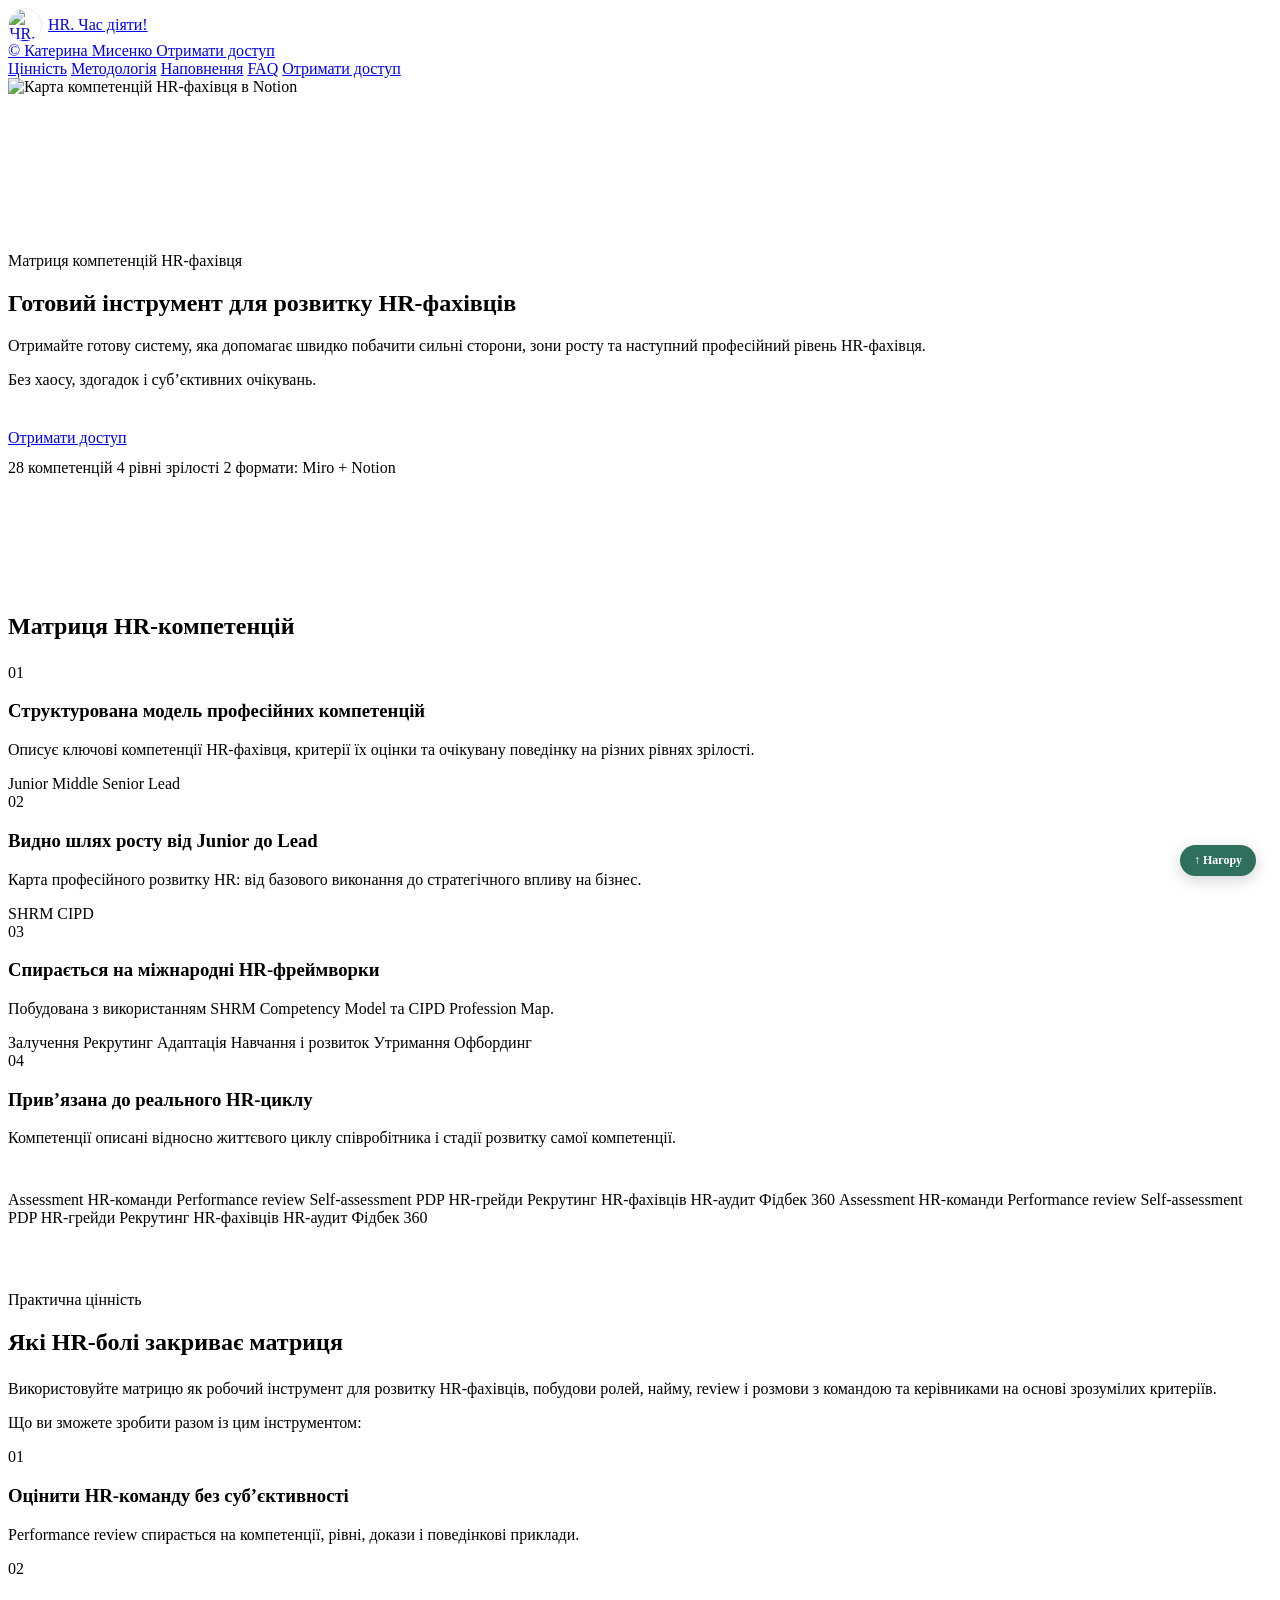
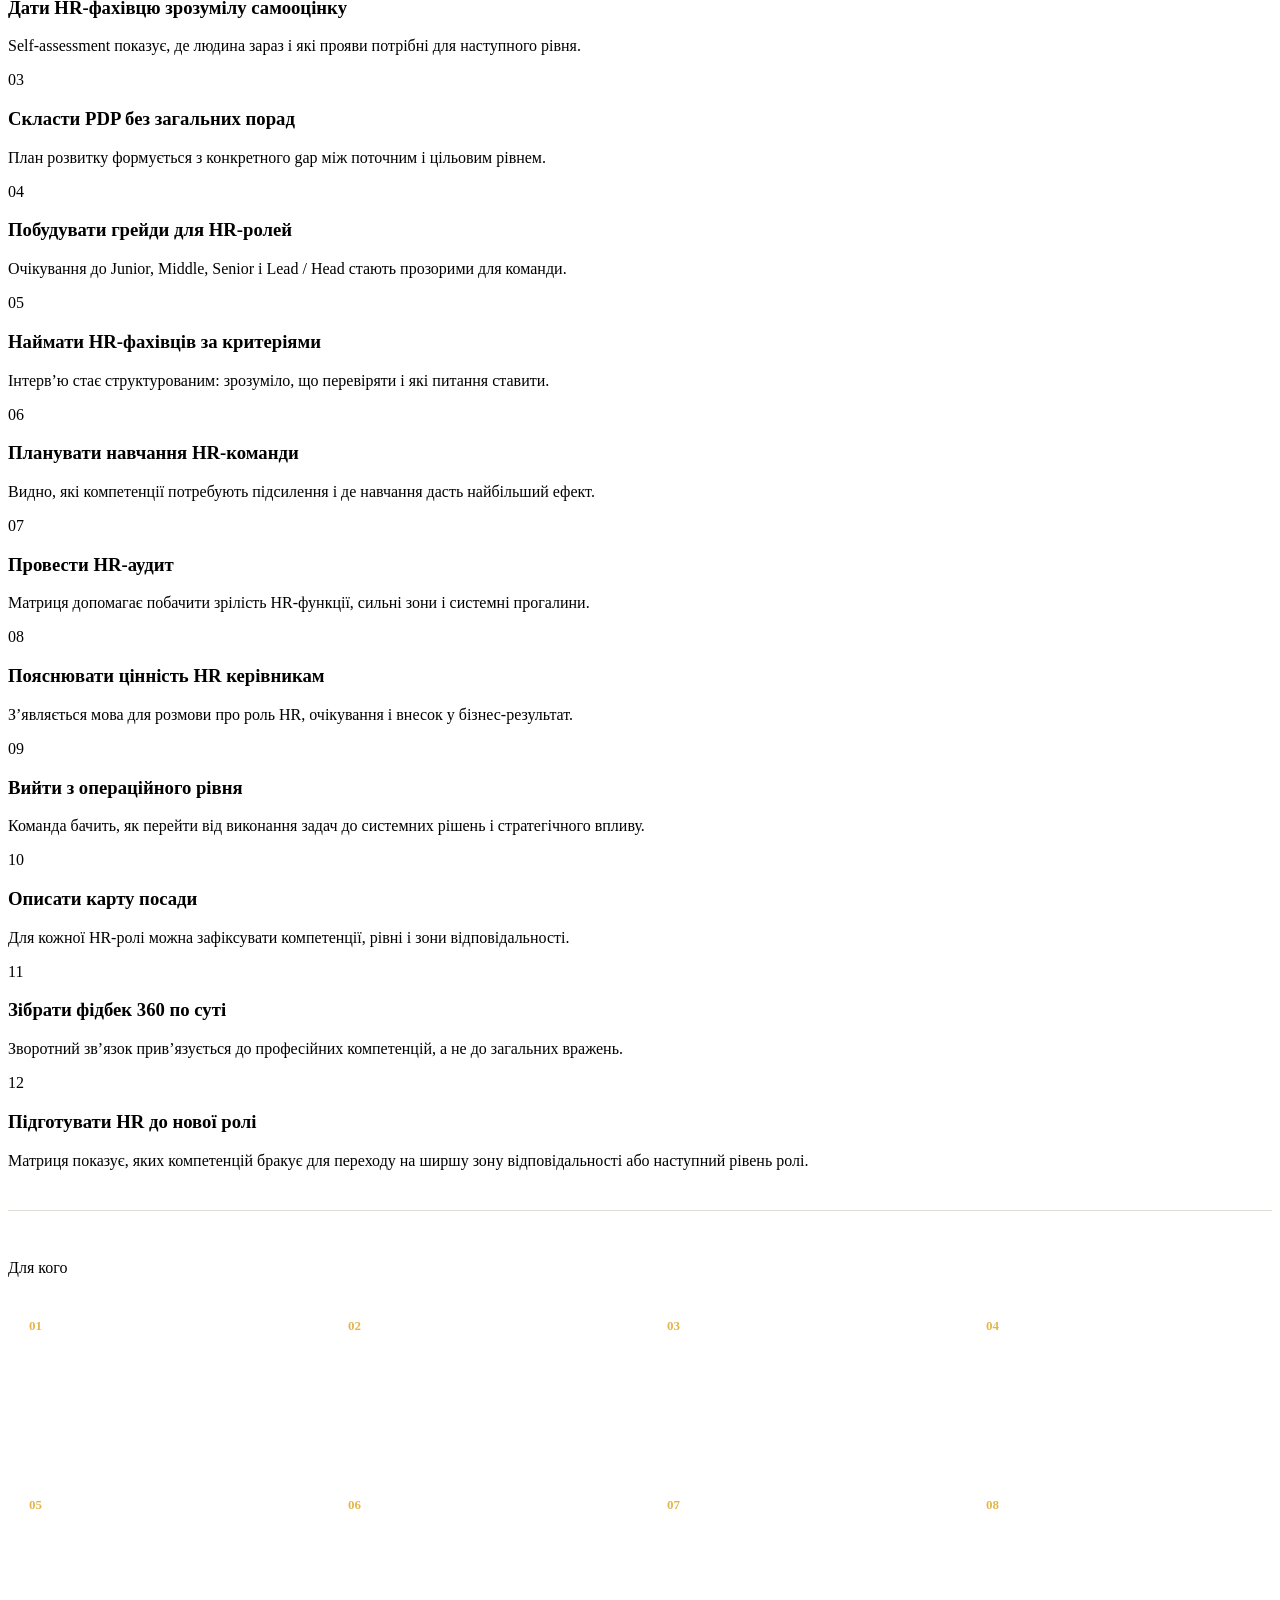
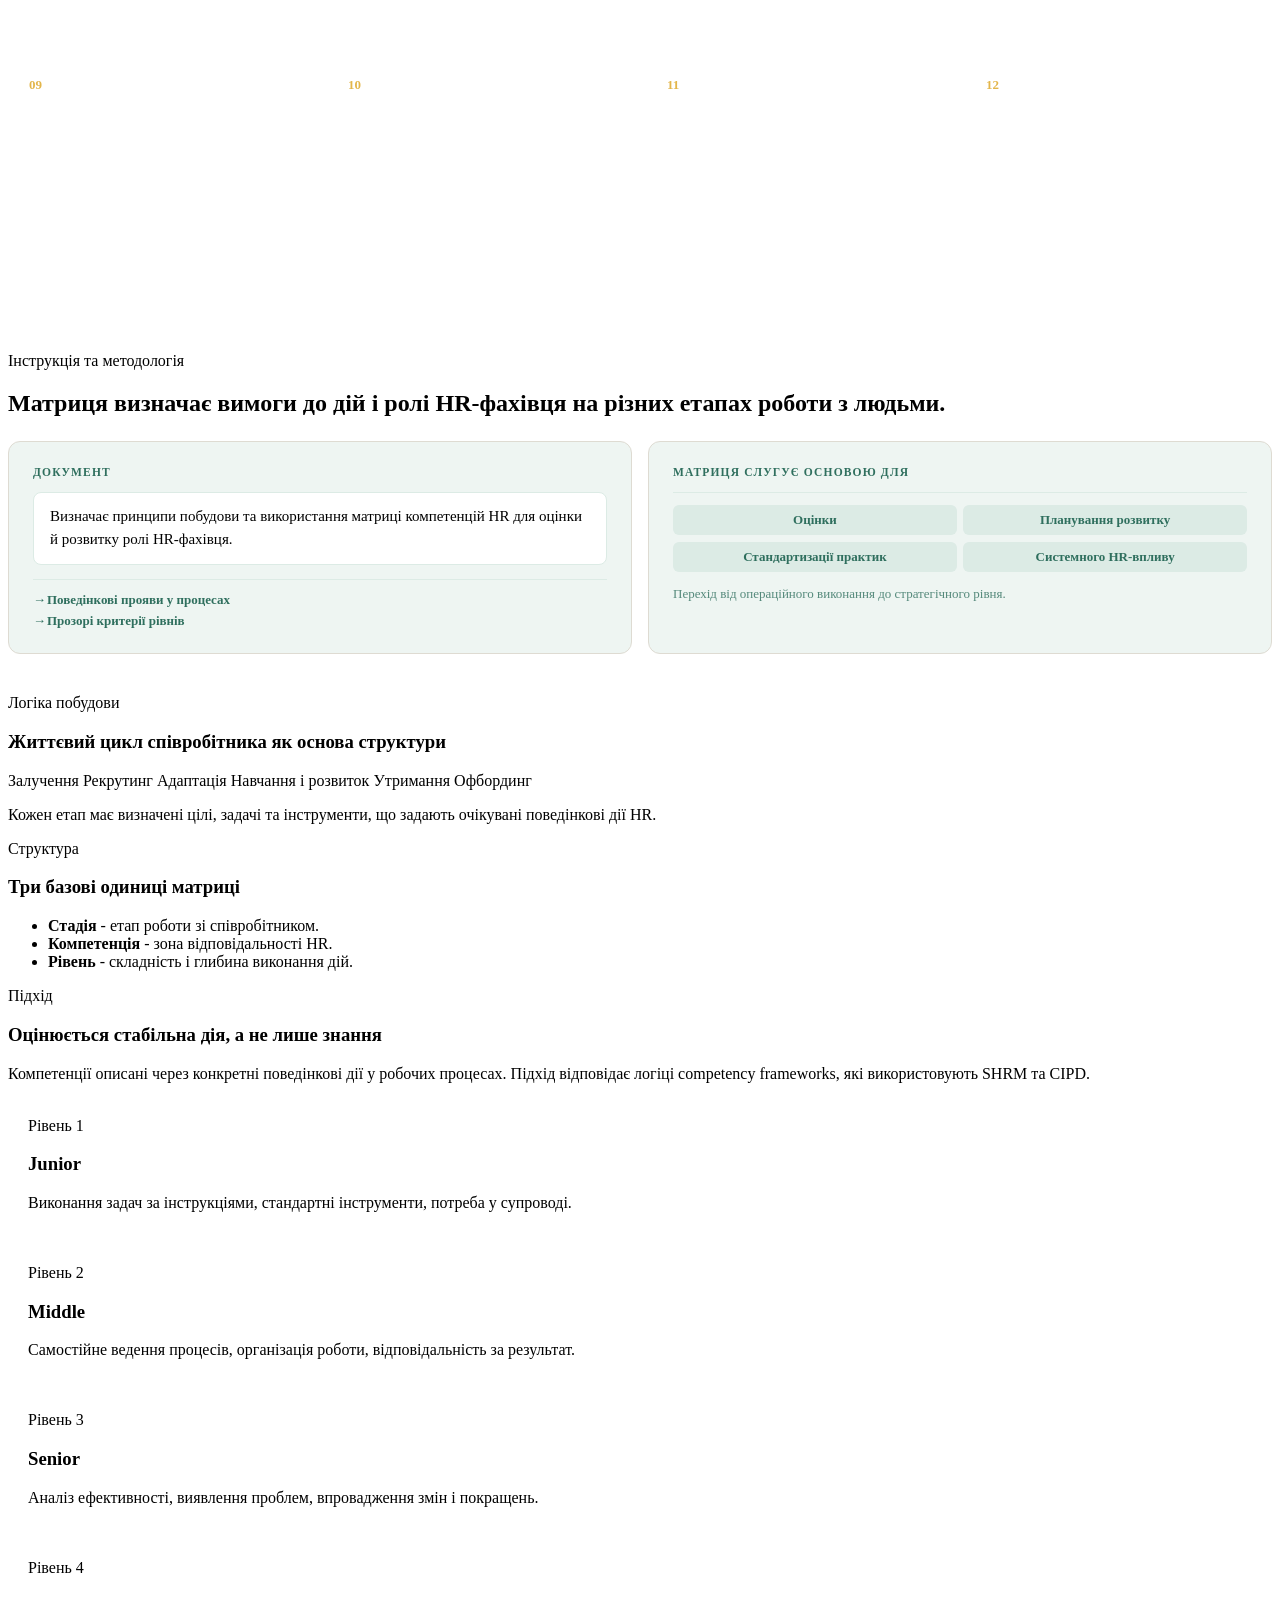
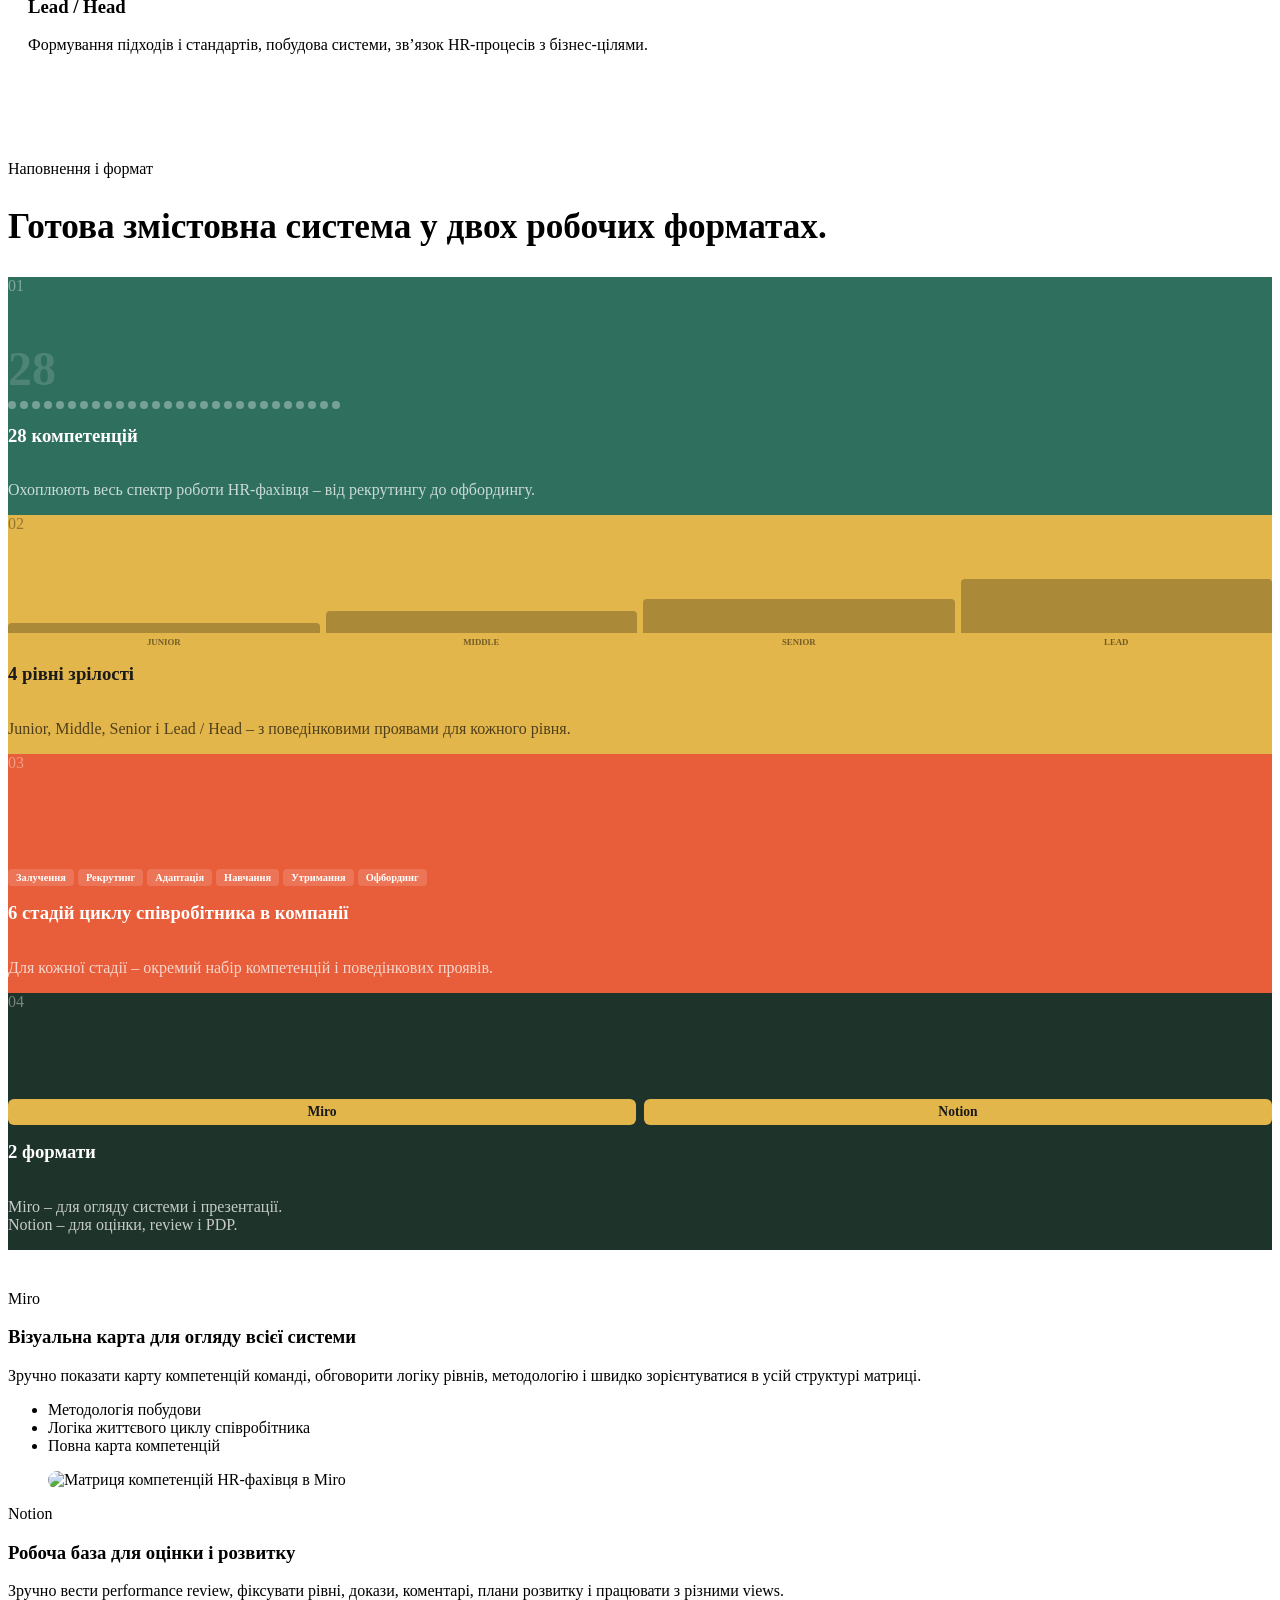
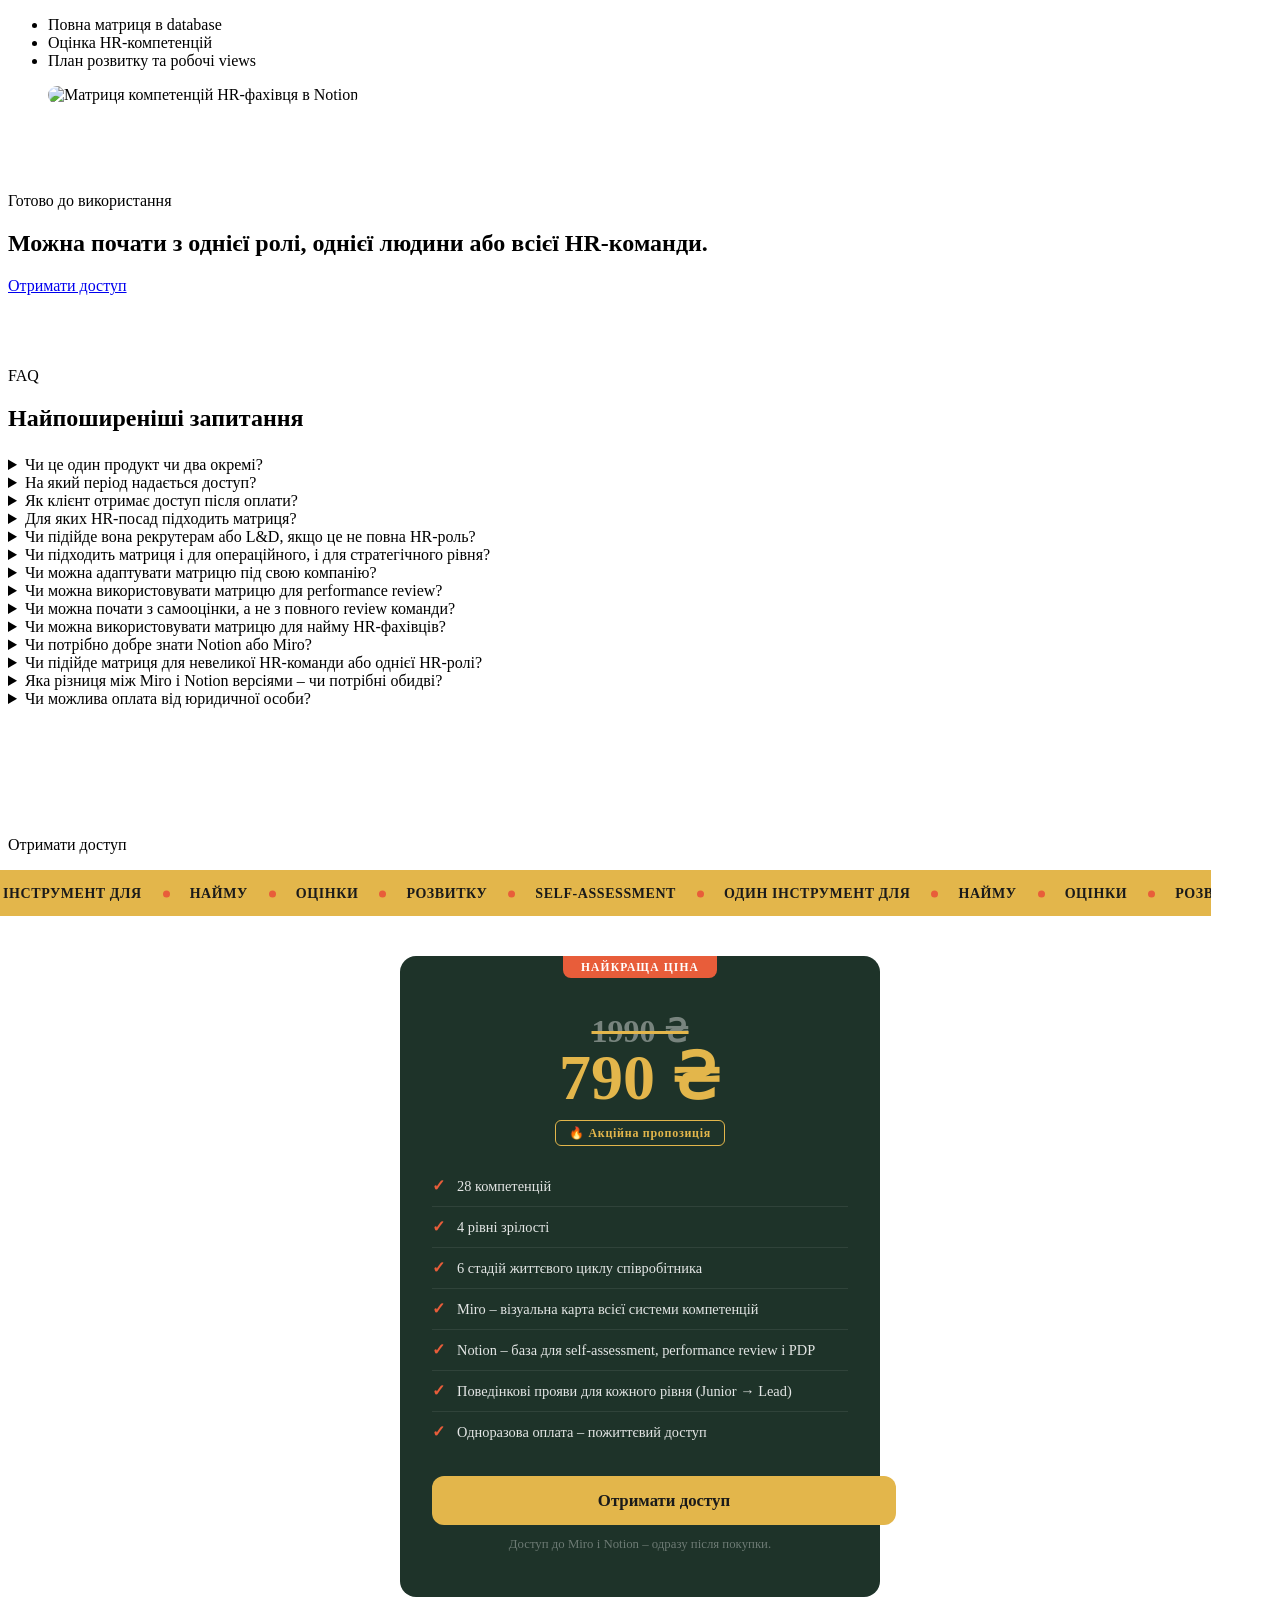
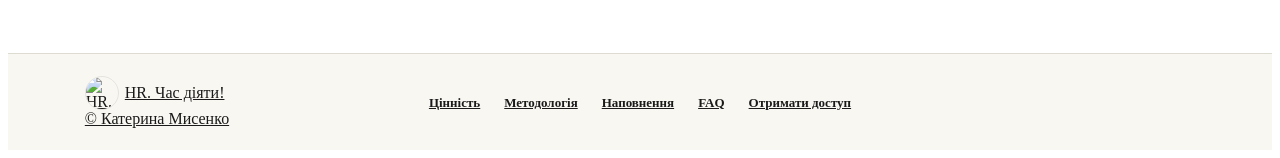
==== index.html @ 1601ca35 "Add files via upload" ====
<!doctype html>
<html lang="uk">
  <head>
    <meta charset="utf-8">
    <meta name="viewport" content="width=device-width, initial-scale=1">
    <title>Матриця компетенцій HR‑фахівця</title>
    <meta
      name="description"
      content="Готовий комплект для оцінки, розвитку та performance review HR‑фахівців у Miro і Notion."
    >
    <link rel="stylesheet" href="landing-assets/hr-competency-matrix.css">
    <style>
      /* === Intro-картки методології === */
      .methodology-intro {
        display: grid;
        grid-template-columns: 1fr 1fr;
        gap: 1rem;
        margin-bottom: 2.5rem;
      }
      .intro-card {
        border: 1px solid var(--line, #dedbd2);
        border-radius: 12px;
        padding: 1.5rem;
        display: flex;
        flex-direction: column;
        gap: 0.875rem;
        background: var(--mist, #eef5f2);
      }
      .intro-card-label {
        font-size: 0.72rem;
        font-weight: 700;
        text-transform: uppercase;
        letter-spacing: 0.1em;
        color: var(--green, #2f6f5e);
      }
      .intro-card-lead {
        font-size: 0.9375rem;
        line-height: 1.55;
        margin: 0;
        background: var(--white, #fff);
        border-radius: 8px;
        padding: 0.75rem 1rem;
        border: 1px solid var(--green-soft, #dcebe5);
      }
      .intro-card-points {
        display: flex;
        flex-direction: column;
        gap: 0.35rem;
        border-top: 1px solid var(--green-soft, #dcebe5);
        padding-top: 0.75rem;
      }
      .intro-card-points span {
        font-size: 0.8125rem;
        font-weight: 600;
        padding-left: 0.875rem;
        position: relative;
        color: var(--green, #2f6f5e);
      }
      .intro-card-points span::before {
        content: "→";
        position: absolute;
        left: 0;
        color: var(--green, #2f6f5e);
      }
      .intro-card-grid {
        display: grid;
        grid-template-columns: 1fr 1fr;
        gap: 0.4rem;
        border-top: 1px solid var(--green-soft, #dcebe5);
        padding-top: 0.75rem;
      }
      .intro-card-grid span {
        font-size: 0.8125rem;
        font-weight: 600;
        background: var(--green-soft, #dcebe5);
        color: var(--green, #2f6f5e);
        border-radius: 6px;
        padding: 0.45rem 0.6rem;
        text-align: center;
      }
      .intro-card-tail {
        font-size: 0.8125rem;
        color: var(--green, #2f6f5e);
        margin: 0;
        opacity: 0.8;
      }
      @media (max-width: 640px) {
        .methodology-intro { grid-template-columns: 1fr; }
        .intro-card-grid { grid-template-columns: 1fr 1fr; }
      }

      /* === Схематичні плашки методології === */
      .schema-formula {
        display: flex;
        align-items: center;
        gap: 0.5rem;
        flex-wrap: wrap;
        margin: 1.25rem 0 0.5rem;
      }
      .schema-unit {
        display: flex;
        flex-direction: column;
        align-items: center;
        background: var(--bg, #fff);
        border: 1px solid var(--border, #e5e4df);
        border-radius: 8px;
        padding: 0.6rem 0.9rem;
        gap: 0.2rem;
        flex: 1;
        min-width: 80px;
      }
      .schema-unit-name {
        font-weight: 700;
        font-size: 0.9rem;
        text-align: center;
      }
      .schema-unit-sub {
        font-size: 0.72rem;
        color: var(--muted, #888);
        text-align: center;
      }
      .schema-op {
        font-size: 1.1rem;
        color: var(--muted, #aaa);
        font-weight: 300;
        flex-shrink: 0;
      }
      .schema-result {
        font-size: 0.8125rem;
        color: var(--muted, #888);
        margin-top: 0.5rem;
        font-style: italic;
      }
      .schema-compare {
        display: grid;
        grid-template-columns: 1fr 1fr;
        gap: 0.75rem;
        margin: 1.25rem 0 0.5rem;
      }
      .schema-col {
        display: flex;
        flex-direction: column;
        gap: 0.35rem;
        padding: 0.75rem;
        border-radius: 8px;
        font-size: 0.8125rem;
      }
      .schema-col-no {
        background: #fdf2f2;
        color: #9b4646;
      }
      .schema-col-yes {
        background: #f2fdf5;
        color: #2e6b44;
      }
      .schema-col-icon {
        font-size: 1rem;
        font-weight: 700;
        margin-bottom: 0.15rem;
      }

      /* === Hero – рівні відступи зверху і знизу === */
      .hero-content { padding-top: 140px; padding-bottom: 80px; }
      .hero-actions { margin-top: 40px; }
      .hero-points { margin-top: 12px; }

      /* === Глобальне зменшення відступів між секціями === */
      .section { padding-top: 56px; padding-bottom: 56px; }
      .section.intro { padding-top: 36px; padding-bottom: 28px; }
      .section-heading { margin-bottom: 24px; }
      /* Повертаємо колір заголовка intro – він міг злитися з фоном */
      #product-title { color: var(--ink) !important; }
      /* Фіксуємо відступ use-cases секції після тікера */
      .section.use-cases { padding-top: 48px; }

      /* === Рівні – менше пустого простору === */
      .levels-strip article { min-height: 0; padding: 18px 20px; }
      .levels-strip span { margin-bottom: 14px; }
      .section.methodology { padding-bottom: 0; }

      /* === Для кого – всередині цінності === */
      .audience-inline {
        margin-top: 2.5rem;
        padding-top: 2rem;
        border-top: 1px solid var(--line, #dedbd2);
      }
      .audience-inline .eyebrow {
        margin-bottom: 1.25rem;
      }
      .audience-cards {
        display: grid;
        grid-template-columns: repeat(4, 1fr);
        gap: 0.75rem;
      }
      .audience-card {
        background: transparent;
        border: 1px solid rgba(255,255,255,0.12);
        border-radius: 10px;
        padding: 1.25rem 1.25rem 1.5rem;
        display: flex;
        flex-direction: column;
        gap: 0.5rem;
      }
      .audience-num {
        font-size: 0.8125rem;
        font-weight: 900;
        color: var(--yellow, #e3b64b);
        margin-bottom: 0.25rem;
      }
      .audience-role {
        font-weight: 700;
        font-size: 1rem;
        color: #ffffff;
        line-height: 1.3;
      }
      .audience-card p {
        font-size: 0.875rem;
        color: rgba(255,255,255,0.7);
        margin: 0;
        line-height: 1.55;
      }
      @media (max-width: 900px) {
        .audience-cards { grid-template-columns: repeat(2, 1fr); }
      }
      @media (max-width: 560px) {
        .audience-cards { grid-template-columns: 1fr; }
      }

      /* === Формати – зображення повністю === */
      .format-row { align-items: flex-start !important; }
      .format-shot { align-self: flex-start; margin-top: 0 !important; }
      .format-shot img {
        aspect-ratio: unset;
        object-fit: contain;
        width: 100%;
        max-height: 320px;
        border-radius: 10px;
      }

      /* === Наповнення – картки з кольорами === */
      .feature-card { min-height: 0; }
      .feature-number { margin-bottom: 12px; }
      .fc-green  { background: var(--green, #2f6f5e) !important; border-color: transparent !important; color: #fff; }
      .fc-yellow { background: var(--yellow, #e3b64b) !important; border-color: transparent !important; color: #1a1a1a; }
      .fc-coral  { background: var(--coral, #e85d3a) !important; border-color: transparent !important; color: #fff; }
      .fc-dark   { background: #1e3329 !important; border-color: transparent !important; color: #fff; }
      .fc-green .feature-number, .fc-coral .feature-number, .fc-dark .feature-number { color: rgba(255,255,255,0.4); }
      .fc-yellow .feature-number { color: rgba(0,0,0,0.35); }
      .fc-green h3, .fc-coral h3, .fc-dark h3 { color: #fff; }
      .fc-yellow h3 { color: #1a1a1a; }
      .fc-green p, .fc-coral p, .fc-dark p { color: rgba(255,255,255,0.75); }
      .fc-yellow p { color: rgba(0,0,0,0.65); }
      /* Картки — текст на одному рівні */
      .fc-green, .fc-yellow, .fc-coral, .fc-dark {
        display: flex !important;
        flex-direction: column !important;
      }
      .fc-green h3, .fc-yellow h3, .fc-coral h3, .fc-dark h3 { margin-top: auto; }
      /* Інфографіка */
      .fc-infographic { margin: 0.75rem 0 1rem; height: 90px; display: flex; flex-direction: column; justify-content: flex-end; }
      .fc-big-num { font-size: 3rem; font-weight: 900; color: rgba(255,255,255,0.15); line-height: 1; display: block; margin-bottom: 0.5rem; }
      .fc-dots { display: flex; flex-wrap: wrap; gap: 4px; }
      .fc-dots span { width: 8px; height: 8px; border-radius: 50%; background: rgba(255,255,255,0.35); }
      .fc-bars { display: flex; align-items: flex-end; gap: 6px; height: 72px; }
      .fc-bar-wrap { display: flex; flex-direction: column; align-items: center; gap: 4px; flex: 1; justify-content: flex-end; }
      .fc-bar { width: 100%; background: rgba(0,0,0,0.25); border-radius: 4px 4px 0 0; flex-shrink: 0; }
      .fc-bar-wrap span { font-size: 0.55rem; font-weight: 700; color: rgba(0,0,0,0.5); text-transform: uppercase; flex-shrink: 0; }
      .fc-cycle { display: flex; flex-wrap: wrap; gap: 4px; }
      .fc-cycle span { font-size: 0.65rem; font-weight: 700; background: rgba(255,255,255,0.15); border-radius: 4px; padding: 0.2rem 0.5rem; color: #fff; }
      .fc-formats { display: flex; align-items: center; gap: 8px; }
      .fc-format-tag { background: var(--yellow, #e3b64b); color: #1a1a1a; font-weight: 800; font-size: 0.85rem; border-radius: 6px; padding: 0.3rem 0; flex: 1; text-align: center; }
      .format-showcase { margin-top: 2.5rem; }

      /* === Блок автора (всередині buy-bottom) === */
      .author-block {
        display: flex;
        flex-direction: column;
        gap: 1.25rem;
      }
      .author-photo-wrap {
        width: 96px;
        height: 96px;
        border-radius: 50%;
        overflow: hidden;
        background: #e5e4df;
        flex-shrink: 0;
      }
      .author-photo {
        width: 100%;
        height: 100%;
        object-fit: cover;
        display: block;
      }
      .author-text h3 { margin-bottom: 0.35rem; font-size: 1.25rem; }
      .author-bio {
        color: var(--muted, #6b6b6b);
        line-height: 1.7;
        font-size: 0.9375rem;
      }

      /* === Секція купівлі внизу === */
      .buy-bottom { text-align: left; }
      .buy-bottom .buy-center-wrap { text-align: center; }
      .buy-bottom-wrap {
        display: grid;
        grid-template-columns: 1fr 1fr;
        gap: 3rem;
        align-items: start;
        max-width: 900px;
        margin: 2.5rem auto 0;
        text-align: left;
      }
      @media (max-width: 720px) {
        .buy-bottom-wrap { grid-template-columns: 1fr; gap: 2rem; }
      }
      .buy-card {
        background: #1e3329;
        border-radius: 16px;
        padding: 0 2rem 2rem;
        text-align: center;
        position: relative;
      }
      .buy-top-badge {
        display: inline-block;
        background: var(--coral, #e85d3a);
        color: #fff;
        font-size: 0.72rem;
        font-weight: 800;
        text-transform: uppercase;
        letter-spacing: 0.1em;
        border-radius: 0 0 8px 8px;
        padding: 0.3rem 1.1rem;
        margin-bottom: 0.15rem;
      }
      .buy-price-old {
        font-size: 2rem;
        font-weight: 600;
        color: rgba(255,255,255,0.4);
        text-decoration: line-through;
        text-decoration-color: var(--yellow, #e3b64b);
        margin-bottom: -0.25rem;
      }
      .buy-price {
        font-size: 4rem;
        font-weight: 900;
        color: var(--yellow, #e3b64b);
        line-height: 1;
        margin-bottom: 0;
        margin-top: 0;
      }
      .buy-promo-badge {
        display: inline-block;
        background: transparent;
        color: var(--yellow, #e3b64b);
        font-size: 0.75rem;
        font-weight: 700;
        letter-spacing: 0.06em;
        border-radius: 6px;
        padding: 0.3rem 0.8rem;
        margin: 0.6rem 0 1.25rem;
        border: 1px solid var(--yellow, #e3b64b);
      }
      .buy-value-list {
        margin-bottom: 1.5rem;
        text-align: left;
      }
      .buy-value-item {
        display: flex;
        align-items: center;
        gap: 0.75rem;
        padding: 0.55rem 0;
        font-size: 0.9rem;
        line-height: 1.4;
        color: rgba(255,255,255,0.88);
        border-bottom: 1px solid rgba(255,255,255,0.08);
      }
      .buy-value-item:last-child { border-bottom: none; }
      .buy-check {
        color: var(--coral, #e85d3a);
        font-weight: 900;
        font-size: 1rem;
        flex-shrink: 0;
      }
      .buy-cta-btn {
        display: block;
        width: 100%;
        background: var(--yellow, #e3b64b);
        color: #1a1a1a;
        font-size: 1.05rem;
        font-weight: 700;
        text-align: center;
        border-radius: 12px;
        padding: 0.9rem 1.5rem;
        text-decoration: none;
        transition: opacity 0.15s;
      }
      .buy-cta-btn:hover { opacity: 0.88; }
      .site-footer--full {
        display: grid !important;
        grid-template-columns: 1fr auto 1fr;
        align-items: center;
        border-top: 1px solid var(--line, #dedbd2);
        background: var(--paper, #f9f7f2);
        padding: 22px clamp(24px, 6vw, 88px);
      }
      .site-footer--full .brand { color: var(--ink, #1a1a1a); }
      .site-footer--full .nav-links { justify-content: center; flex-wrap: wrap; }
      .site-footer--full .nav-links a { color: var(--ink, #1a1a1a); font-size: 13px; font-weight: 600; border-radius: 8px; padding: 5px 10px; }
      .site-footer--full .nav-links a:hover { background: var(--green-soft, #dcebe5); }
      .brand-logo-circle {
        width: 32px; height: 32px; border-radius: 50%;
        object-fit: cover; flex-shrink: 0;
        border: 1.5px solid rgba(0,0,0,0.08);
      }
      .brand-top-row { display: flex; align-items: center; gap: 6px; }
      .brand-stack { gap: 1px !important; align-items: flex-end !important; }
      .footer-up-btn {
        position: fixed; bottom: 24px; right: 24px; z-index: 999;
        background: var(--green, #2f6f5e); color: #fff;
        font-size: 12px; font-weight: 700; text-decoration: none;
        padding: 8px 14px; border-radius: 20px;
        box-shadow: 0 4px 16px rgba(0,0,0,0.18);
        transition: opacity 0.2s, transform 0.2s;
      }
      .footer-up-btn:hover { opacity: 0.85; transform: translateY(-2px); }
      .buy-note {
        font-size: 0.8rem;
        color: rgba(255,255,255,0.35);
        margin-top: 0.75rem;
      }
      .button.wide { width: 100%; text-align: center; display: block; }
      .buy-center-wrap {
        max-width: 480px;
        margin: 0 auto;
      }
      .buy-placard {
        width: 100vw;
        margin-left: calc(-1 * clamp(24px, 6vw, 88px));
        background: var(--yellow, #e3b64b);
        overflow: hidden;
        margin-bottom: 2.5rem;
        padding: 14px 0;
      }
      .buy-ticker-track {
        display: inline-flex;
        white-space: nowrap;
        animation: buy-ticker 22s linear infinite;
      }
      .buy-ticker-track span {
        display: inline-flex;
        align-items: center;
        justify-content: center;
        position: relative;
        padding: 0 24px;
        font-size: 14px;
        font-weight: 900;
        letter-spacing: 0.04em;
        text-transform: uppercase;
        color: #1a1a1a;
      }
      .buy-ticker-track span::after {
        content: "";
        position: absolute;
        top: 50%;
        right: -4px;
        width: 7px;
        height: 7px;
        border-radius: 50%;
        background: var(--coral, #e85d3a);
        transform: translateY(-50%);
      }
      @keyframes buy-ticker {
        from { transform: translateX(0); }
        to   { transform: translateX(-50%); }
      }
    </style>
  </head>
  <body>
    <div class="scroll-progress" aria-hidden="true"></div>
    <header class="site-header" aria-label="Навігація">
      <a class="brand" href="#top" aria-label="Матриця компетенцій HR‑фахівця">
        <span class="brand-stack">
          <span class="brand-top-row">
            <img class="brand-logo-circle" src="landing-assets/hr-logo.jpg" alt="HR. Час діяти!">
            <span class="nav-logo">HR. Час діяти!</span>
          </span>
          <span class="brand-author">© Катерина Мисенко</span>
        </span>
      </a>
      <a class="mobile-cta" href="https://secure.wayforpay.com/button/b7a058e949705" target="_blank" rel="noreferrer">Отримати доступ</a>
      <nav class="nav-links" aria-label="Розділи">
        <a href="#use-cases">Цінність</a>
        <a href="#methodology">Методологія</a>
        <a href="#inside">Наповнення</a>
        <a href="#faq">FAQ</a>
        <a class="nav-cta" href="https://secure.wayforpay.com/button/b7a058e949705" target="_blank" rel="noreferrer">Отримати доступ</a>
      </nav>
    </header>

    <main id="top">
      <section class="hero" aria-labelledby="hero-title">
        <img
          class="hero-image"
          src="landing-assets/hero-preview.png"
          alt="Карта компетенцій HR‑фахівця в Notion"
        >
        <div class="hero-overlay"></div>
        <div class="hero-content">
          <p class="eyebrow">Матриця компетенцій HR‑фахівця</p>
          <h1 id="hero-title">Готовий інструмент для розвитку HR‑фахівців</h1>
          <p class="hero-copy">
            Отримайте готову систему, яка допомагає швидко побачити сильні сторони, зони росту та наступний професійний рівень HR‑фахівця.
          </p>
          <p class="hero-note">Без хаосу, здогадок і суб’єктивних очікувань.</p>
          <div class="hero-actions">
            <a class="button primary" href="https://secure.wayforpay.com/button/b7a058e949705" target="_blank" rel="noreferrer">Отримати доступ</a>
          </div>
          <div class="hero-points" aria-label="Ключові переваги">
            <span>28 компетенцій</span>
            <span>4 рівні зрілості</span>
            <span>2 формати: Miro + Notion</span>
          </div>
        </div>
      </section>

      <section class="section intro" aria-labelledby="product-title">
        <div class="section-heading">
          <h2 id="product-title">Матриця HR‑компетенцій</h2>
        </div>
        <div class="definition-grid">
          <article class="definition-card">
            <div class="card-visual model-visual" aria-hidden="true">
              <span></span>
              <span></span>
              <span></span>
              <span></span>
            </div>
            <span class="pin">01</span>
            <h3>Структурована модель професійних компетенцій</h3>
            <p>Описує ключові компетенції HR‑фахівця, критерії їх оцінки та очікувану поведінку на різних рівнях зрілості.</p>
          </article>
          <article class="definition-card">
            <div class="card-visual ladder-visual" aria-hidden="true">
              <span>Junior</span>
              <span>Middle</span>
              <span>Senior</span>
              <span>Lead</span>
            </div>
            <span class="pin">02</span>
            <h3>Видно шлях росту від Junior до Lead</h3>
            <p>Карта професійного розвитку HR: від базового виконання до стратегічного впливу на бізнес.</p>
          </article>
          <article class="definition-card">
            <div class="card-visual framework-visual" aria-hidden="true">
              <span>SHRM</span>
              <strong></strong>
              <span>CIPD</span>
            </div>
            <span class="pin">03</span>
            <h3>Спирається на міжнародні HR‑фреймворки</h3>
            <p>Побудована з використанням SHRM Competency Model та CIPD Profession Map.</p>
          </article>
          <article class="definition-card">
            <div class="card-visual lifecycle-visual" aria-hidden="true">
              <span>Залучення</span>
              <span>Рекрутинг</span>
              <span>Адаптація</span>
              <span>Навчання і розвиток</span>
              <span>Утримання</span>
              <span>Офбординг</span>
            </div>
            <span class="pin">04</span>
            <h3>Прив’язана до реального HR‑циклу</h3>
            <p>Компетенції описані відносно життєвого циклу співробітника і стадії розвитку самої компетенції.</p>
          </article>
        </div>
      </section>

      <section class="ticker" aria-label="Ключові сценарії використання">
        <div class="ticker-track">
          <span>Assessment HR‑команди</span>
          <span>Performance review</span>
          <span>Self-assessment</span>
          <span>PDP</span>
          <span>HR‑грейди</span>
          <span>Рекрутинг HR‑фахівців</span>
          <span>HR‑аудит</span>
          <span>Фідбек 360</span>
          <span>Assessment HR‑команди</span>
          <span>Performance review</span>
          <span>Self-assessment</span>
          <span>PDP</span>
          <span>HR‑грейди</span>
          <span>Рекрутинг HR‑фахівців</span>
          <span>HR‑аудит</span>
          <span>Фідбек 360</span>
        </div>
      </section>

      <section class="section use-cases value-section" id="use-cases" aria-labelledby="use-title">
        <div class="section-heading">
          <p class="eyebrow">Практична цінність</p>
          <h2 id="use-title">Які HR‑болі закриває матриця</h2>
        </div>
        <div class="value-lead">
          <p>Використовуйте матрицю як робочий інструмент для розвитку HR‑фахівців, побудови ролей, найму, review і розмови з командою та керівниками на основі зрозумілих критеріїв.</p>
        </div>
        <p class="value-prompt">Що ви зможете зробити разом із цим інструментом:</p>
        <div class="use-list">
          <article>
            <span>01</span>
            <h3>Оцінити HR‑команду без суб’єктивності</h3>
            <p>Performance review спирається на компетенції, рівні, докази і поведінкові приклади.</p>
          </article>
          <article>
            <span>02</span>
            <h3>Дати HR‑фахівцю зрозумілу самооцінку</h3>
            <p>Self-assessment показує, де людина зараз і які прояви потрібні для наступного рівня.</p>
          </article>
          <article>
            <span>03</span>
            <h3>Скласти PDP без загальних порад</h3>
            <p>План розвитку формується з конкретного gap між поточним і цільовим рівнем.</p>
          </article>
          <article>
            <span>04</span>
            <h3>Побудувати грейди для HR‑ролей</h3>
            <p>Очікування до Junior, Middle, Senior і Lead / Head стають прозорими для команди.</p>
          </article>
          <article>
            <span>05</span>
            <h3>Наймати HR‑фахівців за критеріями</h3>
            <p>Інтерв’ю стає структурованим: зрозуміло, що перевіряти і які питання ставити.</p>
          </article>
          <article>
            <span>06</span>
            <h3>Планувати навчання HR‑команди</h3>
            <p>Видно, які компетенції потребують підсилення і де навчання дасть найбільший ефект.</p>
          </article>
          <article>
            <span>07</span>
            <h3>Провести HR‑аудит</h3>
            <p>Матриця допомагає побачити зрілість HR‑функції, сильні зони і системні прогалини.</p>
          </article>
          <article>
            <span>08</span>
            <h3>Пояснювати цінність HR керівникам</h3>
            <p>З’являється мова для розмови про роль HR, очікування і внесок у бізнес-результат.</p>
          </article>
          <article>
            <span>09</span>
            <h3>Вийти з операційного рівня</h3>
            <p>Команда бачить, як перейти від виконання задач до системних рішень і стратегічного впливу.</p>
          </article>
          <article>
            <span>10</span>
            <h3>Описати карту посади</h3>
            <p>Для кожної HR‑ролі можна зафіксувати компетенції, рівні і зони відповідальності.</p>
          </article>
          <article>
            <span>11</span>
            <h3>Зібрати фідбек 360 по суті</h3>
            <p>Зворотний зв’язок прив’язується до професійних компетенцій, а не до загальних вражень.</p>
          </article>
          <article>
            <span>12</span>
            <h3>Підготувати HR до нової ролі</h3>
            <p>Матриця показує, яких компетенцій бракує для переходу на ширшу зону відповідальності або наступний рівень ролі.</p>
          </article>
        </div>
        <div class="audience-inline">
          <p class="eyebrow">Для кого</p>
          <div class="audience-cards">
            <article class="audience-card">
              <span class="audience-num">01</span>
              <span class="audience-role">HRD</span>
              <p>Будує систему оцінки HR‑команди, формує грейди, розподіляє зони відповідальності між ролями.</p>
            </article>
            <article class="audience-card">
              <span class="audience-num">02</span>
              <span class="audience-role">HR Business Partner</span>
              <p>Проводить performance review HR‑фахівців, визначає gap між поточним і очікуваним рівнем.</p>
            </article>
            <article class="audience-card">
              <span class="audience-num">03</span>
              <span class="audience-role">People Partner</span>
              <p>Веде розвиток HR‑фахівців: визначає зони росту, складає PDP і фіксує прогрес у динаміці.</p>
            </article>
            <article class="audience-card">
              <span class="audience-num">04</span>
              <span class="audience-role">HR Generalist</span>
              <p>Проводить self-assessment, розуміє де зараз і що конкретно потрібно для наступного рівня.</p>
            </article>
            <article class="audience-card">
              <span class="audience-num">05</span>
              <span class="audience-role">Recruiter / Talent Acquisition</span>
              <p>Оцінює кандидатів на HR‑ролі за чіткими критеріями, готує структуровані питання для інтерв'ю.</p>
            </article>
            <article class="audience-card">
              <span class="audience-num">06</span>
              <span class="audience-role">L&amp;D / Learning Specialist</span>
              <p>Планує навчання команди на основі gap-аналізу: видно які компетенції потребують підсилення.</p>
            </article>
            <article class="audience-card">
              <span class="audience-num">07</span>
              <span class="audience-role">Head of HR / Recruitment Lead</span>
              <p>Проводить 1:1 і фідбек 360 на основі компетенцій, а не загальних вражень.</p>
            </article>
            <article class="audience-card">
              <span class="audience-num">08</span>
              <span class="audience-role">CEO / COO</span>
              <p>Оцінює зрілість HR‑функції, формує прозорі очікування до ролі і рівня HR‑фахівця.</p>
            </article>
            <article class="audience-card">
              <span class="audience-num">09</span>
              <span class="audience-role">Junior HR / HR‑асистент</span>
              <p>Розуміє що саме потрібно для зростання, бачить різницю між своїм поточним рівнем і наступним.</p>
            </article>
            <article class="audience-card">
              <span class="audience-num">10</span>
              <span class="audience-role">HR‑консультант</span>
              <p>Проводить HR‑аудит, оцінює зрілість функції і дає клієнту структуровані рекомендації.</p>
            </article>
            <article class="audience-card">
              <span class="audience-num">11</span>
              <span class="audience-role">Talent Manager</span>
              <p>Визначає ключових HR‑фахівців, планує наступництво і бачить потенціал для росту в команді.</p>
            </article>
            <article class="audience-card">
              <span class="audience-num">12</span>
              <span class="audience-role">C&amp;B / Compensation Specialist</span>
              <p>Спирається на рівні матриці при побудові грейдів і зарплатних діапазонів для HR‑ролей.</p>
            </article>
          </div>
        </div>
      </section>

      <section class="section methodology" id="methodology" aria-labelledby="methodology-title">
        <div class="section-heading">
          <p class="eyebrow">Інструкція та методологія</p>
          <h2 id="methodology-title">Матриця визначає вимоги до дій і ролі HR‑фахівця на різних етапах роботи з людьми.</h2>
        </div>
        <div class="methodology-intro">
          <div class="intro-card">
            <span class="intro-card-label">Документ</span>
            <p class="intro-card-lead">Визначає принципи побудови та використання матриці компетенцій HR для оцінки й розвитку ролі HR‑фахівця.</p>
            <div class="intro-card-points">
              <span>Поведінкові прояви у процесах</span>
              <span>Прозорі критерії рівнів</span>
            </div>
          </div>
          <div class="intro-card">
            <span class="intro-card-label">Матриця слугує основою для</span>
            <div class="intro-card-grid">
              <span>Оцінки</span>
              <span>Планування розвитку</span>
              <span>Стандартизації практик</span>
              <span>Системного HR‑впливу</span>
            </div>
            <p class="intro-card-tail">Перехід від операційного виконання до стратегічного рівня.</p>
          </div>
        </div>
        <div class="methodology-map" aria-label="Логіка побудови матриці">
          <article class="method-card wide-card">
            <span class="method-label">Логіка побудови</span>
            <h3>Життєвий цикл співробітника як основа структури</h3>
            <div class="cycle-line" aria-hidden="true">
              <span>Залучення</span>
              <span>Рекрутинг</span>
              <span>Адаптація</span>
              <span>Навчання і розвиток</span>
              <span>Утримання</span>
              <span>Офбординг</span>
            </div>
            <p>Кожен етап має визначені цілі, задачі та інструменти, що задають очікувані поведінкові дії HR.</p>
          </article>
          <article class="method-card">
            <span class="method-label">Структура</span>
            <h3>Три базові одиниці матриці</h3>
            <ul class="method-list">
              <li><strong>Стадія</strong> - етап роботи зі співробітником.</li>
              <li><strong>Компетенція</strong> - зона відповідальності HR.</li>
              <li><strong>Рівень</strong> - складність і глибина виконання дій.</li>
            </ul>
          </article>
          <article class="method-card">
            <span class="method-label">Підхід</span>
            <h3>Оцінюється стабільна дія, а не лише знання</h3>
            <p>Компетенції описані через конкретні поведінкові дії у робочих процесах. Підхід відповідає логіці competency frameworks, які використовують SHRM та CIPD.</p>
          </article>
        </div>
        <div class="levels-strip" aria-label="Рівні компетенцій">
          <article>
            <span>Рівень 1</span>
            <h3>Junior</h3>
            <p>Виконання задач за інструкціями, стандартні інструменти, потреба у супроводі.</p>
          </article>
          <article>
            <span>Рівень 2</span>
            <h3>Middle</h3>
            <p>Самостійне ведення процесів, організація роботи, відповідальність за результат.</p>
          </article>
          <article>
            <span>Рівень 3</span>
            <h3>Senior</h3>
            <p>Аналіз ефективності, виявлення проблем, впровадження змін і покращень.</p>
          </article>
          <article>
            <span>Рівень 4</span>
            <h3>Lead / Head</h3>
            <p>Формування підходів і стандартів, побудова системи, зв’язок HR‑процесів з бізнес-цілями.</p>
          </article>
        </div>
      </section>

      <section class="section" id="inside" aria-labelledby="inside-title">
        <div class="section-heading">
          <p class="eyebrow">Наповнення і формат</p>
          <h2 id="inside-title" style="white-space:nowrap;font-size:clamp(1.4rem,3vw,2.2rem);">Готова змістовна система у двох робочих форматах.</h2>
        </div>
        <div class="feature-grid">
          <article class="feature-card fc-green">
            <span class="feature-number">01</span>
            <div class="fc-infographic">
              <span class="fc-big-num">28</span>
              <div class="fc-dots">
                <span></span><span></span><span></span><span></span><span></span><span></span><span></span>
                <span></span><span></span><span></span><span></span><span></span><span></span><span></span>
                <span></span><span></span><span></span><span></span><span></span><span></span><span></span>
                <span></span><span></span><span></span><span></span><span></span><span></span><span></span>
              </div>
            </div>
            <h3>28 компетенцій</h3>
            <p>Охоплюють весь спектр роботи HR‑фахівця – від рекрутингу до офбордингу.</p>
          </article>
          <article class="feature-card fc-yellow">
            <span class="feature-number">02</span>
            <div class="fc-infographic">
              <div class="fc-bars">
                <div class="fc-bar-wrap"><div class="fc-bar" style="height:10px"></div><span>Junior</span></div>
                <div class="fc-bar-wrap"><div class="fc-bar" style="height:22px"></div><span>Middle</span></div>
                <div class="fc-bar-wrap"><div class="fc-bar" style="height:34px"></div><span>Senior</span></div>
                <div class="fc-bar-wrap"><div class="fc-bar" style="height:54px"></div><span>Lead</span></div>
              </div>
            </div>
            <h3>4 рівні зрілості</h3>
            <p>Junior, Middle, Senior і Lead / Head – з поведінковими проявами для кожного рівня.</p>
          </article>
          <article class="feature-card fc-coral">
            <span class="feature-number">03</span>
            <div class="fc-infographic">
              <div class="fc-cycle">
                <span>Залучення</span><span>Рекрутинг</span><span>Адаптація</span>
                <span>Навчання</span><span>Утримання</span><span>Офбординг</span>
              </div>
            </div>
            <h3>6 стадій циклу співробітника в компанії</h3>
            <p>Для кожної стадії – окремий набір компетенцій і поведінкових проявів.</p>
          </article>
          <article class="feature-card fc-dark">
            <span class="feature-number">04</span>
            <div class="fc-infographic">
              <div class="fc-formats">
                <div class="fc-format-tag">Miro</div>
                <div class="fc-format-tag">Notion</div>
              </div>
            </div>
            <h3>2 формати</h3>
            <p>Miro – для огляду системи і презентації.<br>Notion – для оцінки, review і PDP.</p>
          </article>
        </div>
        <div class="format-showcase" id="formats">
          <article class="format-row">
            <div class="format-copy">
              <p class="format-label">Miro</p>
              <h3>Візуальна карта для огляду всієї системи</h3>
              <p>Зручно показати карту компетенцій команді, обговорити логіку рівнів, методологію і швидко зорієнтуватися в усій структурі матриці.</p>
              <ul>
                <li>Методологія побудови</li>
                <li>Логіка життєвого циклу співробітника</li>
                <li>Повна карта компетенцій</li>
              </ul>
            </div>
            <figure class="format-shot">
              <img src="landing-assets/miro-board.png" alt="Матриця компетенцій HR‑фахівця в Miro">
            </figure>
          </article>
          <article class="format-row">
            <div class="format-copy">
              <p class="format-label">Notion</p>
              <h3>Робоча база для оцінки і розвитку</h3>
              <p>Зручно вести performance review, фіксувати рівні, докази, коментарі, плани розвитку і працювати з різними views.</p>
              <ul>
                <li>Повна матриця в database</li>
                <li>Оцінка HR‑компетенцій</li>
                <li>План розвитку та робочі views</li>
              </ul>
            </div>
            <figure class="format-shot">
              <img src="landing-assets/notion-board.png" alt="Матриця компетенцій HR‑фахівця в Notion">
            </figure>
          </article>
        </div>
      </section>

      <section class="cta-band" aria-labelledby="cta-band-title">
        <div>
          <p class="eyebrow">Готово до використання</p>
          <h2 id="cta-band-title">Можна почати з однієї ролі, однієї людини або всієї HR‑команди.</h2>
        </div>
        <a class="button primary" href="https://secure.wayforpay.com/button/b7a058e949705" target="_blank" rel="noreferrer">Отримати доступ</a>
      </section>


      <section class="section faq" id="faq" aria-labelledby="faq-title">
        <div class="section-heading">
          <p class="eyebrow">FAQ</p>
          <h2 id="faq-title">Найпоширеніші запитання</h2>
        </div>
        <div class="faq-list">
          <details>
            <summary>Чи це один продукт чи два окремі?</summary>
            <p>Це один продукт у двох форматах. Miro допомагає побачити систему, Notion допомагає працювати з оцінкою і розвитком.</p>
          </details>
          <details>
            <summary>На який період надається доступ?</summary>
            <p>Доступ надається пожиттєво. Після покупки ви отримуєте посилання на Miro-версію та Notion-шаблон і можете користуватися ними без обмеження в часі.</p>
          </details>
          <details>
            <summary>Як клієнт отримає доступ після оплати?</summary>
            <p>Після оплати клієнт переходить на сторінку з двома посиланнями або отримує лист з доступом до Miro і Notion.</p>
          </details>
          <details>
            <summary>Для яких HR‑посад підходить матриця?</summary>
            <p>Матриця підходить для HR Generalist, Recruiter, People Partner, HR Business Partner, HRD, Head of HR, Talent Acquisition Specialist, L&amp;D / Learning Specialist та керівників HR‑напрямів. Оскільки вона розбита за стадіями життєвого циклу співробітника, можна використовувати як всю систему, так і окремі блоки під конкретну роль.</p>
          </details>
          <details>
            <summary>Чи підійде вона рекрутерам або L&amp;D, якщо це не повна HR‑роль?</summary>
            <p>Так. Для рекрутера можна працювати зі стадіями залучення і рекрутингу, для L&amp;D – з навчанням і розвитком, для People Partner або HR Generalist – з ширшим набором стадій. Матриця не вимагає оцінювати всі компетенції одразу.</p>
          </details>
          <details>
            <summary>Чи підходить матриця і для операційного, і для стратегічного рівня?</summary>
            <p>Так. Рівні побудовані від операційного виконання до стратегічного впливу: Junior працює за інструкціями, Middle веде процеси самостійно, Senior покращує систему, Lead / Head формує підходи, стандарти і зв’язок HR‑процесів з бізнес-цілями.</p>
          </details>
          <details>
            <summary>Чи можна адаптувати матрицю під свою компанію?</summary>
            <p>Так. У Notion можна змінювати назви компетенцій, рівні, views, поля оцінки і формулювання плану розвитку.</p>
          </details>
          <details>
            <summary>Чи можна використовувати матрицю для performance review?</summary>
            <p>Так. У Notion-версії можна фіксувати поточний рівень, цільовий рівень, цифрову оцінку, силу доказів, поведінкові приклади, коментарі та план розвитку.</p>
          </details>
          <details>
            <summary>Чи можна почати з самооцінки, а не з повного review команди?</summary>
            <p>Так. Можна обрати одну роль, кілька ключових компетенцій і провести self-assessment. Після цього матриця допоможе побачити розрив між поточним і цільовим рівнем та сформувати перший план розвитку.</p>
          </details>
          <details>
            <summary>Чи можна використовувати матрицю для найму HR‑фахівців?</summary>
            <p>Так. Матриця допомагає сформувати профіль ролі, підготувати питання для інтерв’ю, оцінити досвід кандидата і зрозуміти, який рівень компетенцій він реально демонструє.</p>
          </details>
          <details>
            <summary>Чи потрібно добре знати Notion або Miro?</summary>
            <p>Ні. Структура вже підготовлена. У Miro можна переглядати карту і методологію, а в Notion працювати з готовими views. Достатньо базового вміння відкривати посилання, дублювати шаблон і заповнювати таблицю.</p>
          </details>
          <details>
            <summary>Чи підійде матриця для невеликої HR‑команди або однієї HR‑ролі?</summary>
            <p>Так. Матрицю можна використовувати як для всієї HR‑команди, так і для однієї ролі чи окремого напряму. Ви можете працювати лише з тими компетенціями і стадіями, які зараз актуальні для вашої задачі.</p>
          </details>
          <details>
            <summary>Яка різниця між Miro і Notion версіями – чи потрібні обидві?</summary>
            <p>Це взаємодоповнюючі формати. Miro – для огляду всієї системи: показати логіку команді або керівнику, пояснити рівні і структуру. Notion – для щоденної роботи: вести review, фіксувати рівні, докази і плани розвитку. Більшість використовують обидва разом: спочатку Miro, щоб зрозуміти систему, далі Notion для роботи.</p>
          </details>
          <details>
            <summary>Чи можлива оплата від юридичної особи?</summary>
            <p>Так. Якщо вам необхідні документи – <a href="https://t.me/Kateryna_Mysenko" target="_blank" rel="noreferrer" style="font-weight:700;color:var(--ink,#1a1a1a);text-decoration:underline;">напишіть нам</a>, і ми узгодимо всі деталі.</p>
          </details>
        </div>
      </section>
    </main>

      <section class="section buy-bottom" id="buy" aria-labelledby="buy-bottom-title">
        <p class="eyebrow">Отримати доступ</p>
        <div id="buy-bottom-title" class="buy-placard" aria-label="Один інструмент для найму, оцінки, розвитку, self-assessment">
          <div class="buy-ticker-track">
            <span>Один інструмент для</span><span>найму</span><span>оцінки</span><span>розвитку</span><span>self-assessment</span>
            <span>Один інструмент для</span><span>найму</span><span>оцінки</span><span>розвитку</span><span>self-assessment</span>
            <span>Один інструмент для</span><span>найму</span><span>оцінки</span><span>розвитку</span><span>self-assessment</span>
            <span>Один інструмент для</span><span>найму</span><span>оцінки</span><span>розвитку</span><span>self-assessment</span>
          </div>
        </div>
        <div class="buy-center-wrap">
        <div class="buy-card">
          <div class="buy-top-badge">Найкраща ціна</div>
          <p class="buy-price-old">1990 ₴</p>
          <p class="buy-price">790 ₴</p>
          <p class="buy-promo-badge">🔥 Акційна пропозиція</p>
          <div class="buy-value-list">
            <div class="buy-value-item">
              <span class="buy-check">✓</span>
              <span>28 компетенцій</span>
            </div>
            <div class="buy-value-item">
              <span class="buy-check">✓</span>
              <span>4 рівні зрілості</span>
            </div>
            <div class="buy-value-item">
              <span class="buy-check">✓</span>
              <span>6 стадій життєвого циклу співробітника</span>
            </div>
            <div class="buy-value-item">
              <span class="buy-check">✓</span>
              <span>Miro – візуальна карта всієї системи компетенцій</span>
            </div>
            <div class="buy-value-item">
              <span class="buy-check">✓</span>
              <span>Notion – база для self-assessment, performance review і PDP</span>
            </div>
            <div class="buy-value-item">
              <span class="buy-check">✓</span>
              <span>Поведінкові прояви для кожного рівня (Junior → Lead)</span>
            </div>
            <div class="buy-value-item">
              <span class="buy-check">✓</span>
              <span>Одноразова оплата – пожиттєвий доступ</span>
            </div>
          </div>
          <a class="buy-cta-btn" href="https://secure.wayforpay.com/button/b7a058e949705" target="_blank" rel="noreferrer">Отримати доступ</a>
          <p class="buy-note">Доступ до Miro і Notion – одразу після покупки.</p>
        </div>
        </div><!-- /buy-center-wrap -->
      </section>

    <footer class="site-footer site-footer--full">
      <a class="brand" href="#top" aria-label="Матриця компетенцій HR‑фахівця">
        <span class="brand-stack">
          <span class="brand-top-row">
            <img class="brand-logo-circle" src="landing-assets/hr-logo.jpg" alt="HR. Час діяти!">
            <span class="nav-logo">HR. Час діяти!</span>
          </span>
          <span class="brand-author">© Катерина Мисенко</span>
        </span>
      </a>
      <nav class="nav-links" aria-label="Розділи">
        <a href="#use-cases">Цінність</a>
        <a href="#methodology">Методологія</a>
        <a href="#inside">Наповнення</a>
        <a href="#faq">FAQ</a>
        <a class="nav-cta" href="https://secure.wayforpay.com/button/b7a058e949705" target="_blank" rel="noreferrer">Отримати доступ</a>
      </nav>
    </footer>
    <a href="#top" class="footer-up-btn" aria-label="Нагору">↑ Нагору</a>
    <script>
      const progressBar = document.querySelector(".scroll-progress");

      function updateScrollProgress() {
        const pageHeight = document.documentElement.scrollHeight - window.innerHeight;
        const progress = pageHeight > 0 ? window.scrollY / pageHeight : 0;
        progressBar.style.transform = `scaleX(${progress})`;
      }

      updateScrollProgress();
      window.addEventListener("scroll", updateScrollProgress, { passive: true });
      window.addEventListener("resize", updateScrollProgress);
    </script>
  <script>
    /* === Sound effects via Web Audio API === */
    (function () {
      let ctx = null;

      function getCtx() {
        if (!ctx) ctx = new (window.AudioContext || window.webkitAudioContext)();
        return ctx;
      }

      /* Pleasant three-note chime on CTA click */
      function playChime() {
        const ac = getCtx();
        ac.resume().then(() => {
          [[523, 0], [659, 0.08], [784, 0.16]].forEach(([freq, delay]) => {
            const osc = ac.createOscillator();
            const gain = ac.createGain();
            osc.connect(gain);
            gain.connect(ac.destination);
            osc.type = "sine";
            osc.frequency.value = freq;
            gain.gain.setValueAtTime(0.0001, ac.currentTime + delay);
            gain.gain.linearRampToValueAtTime(0.12, ac.currentTime + delay + 0.01);
            gain.gain.exponentialRampToValueAtTime(0.0001, ac.currentTime + delay + 0.4);
            osc.start(ac.currentTime + delay);
            osc.stop(ac.currentTime + delay + 0.45);
          });
        });
      }

      /* Attach chime to all "Отримати доступ" buttons */
      document.querySelectorAll("a[href*='wayforpay']").forEach(btn => {
        btn.addEventListener("click", playChime);
      });
    })();
  </script>
  </body>
</html>
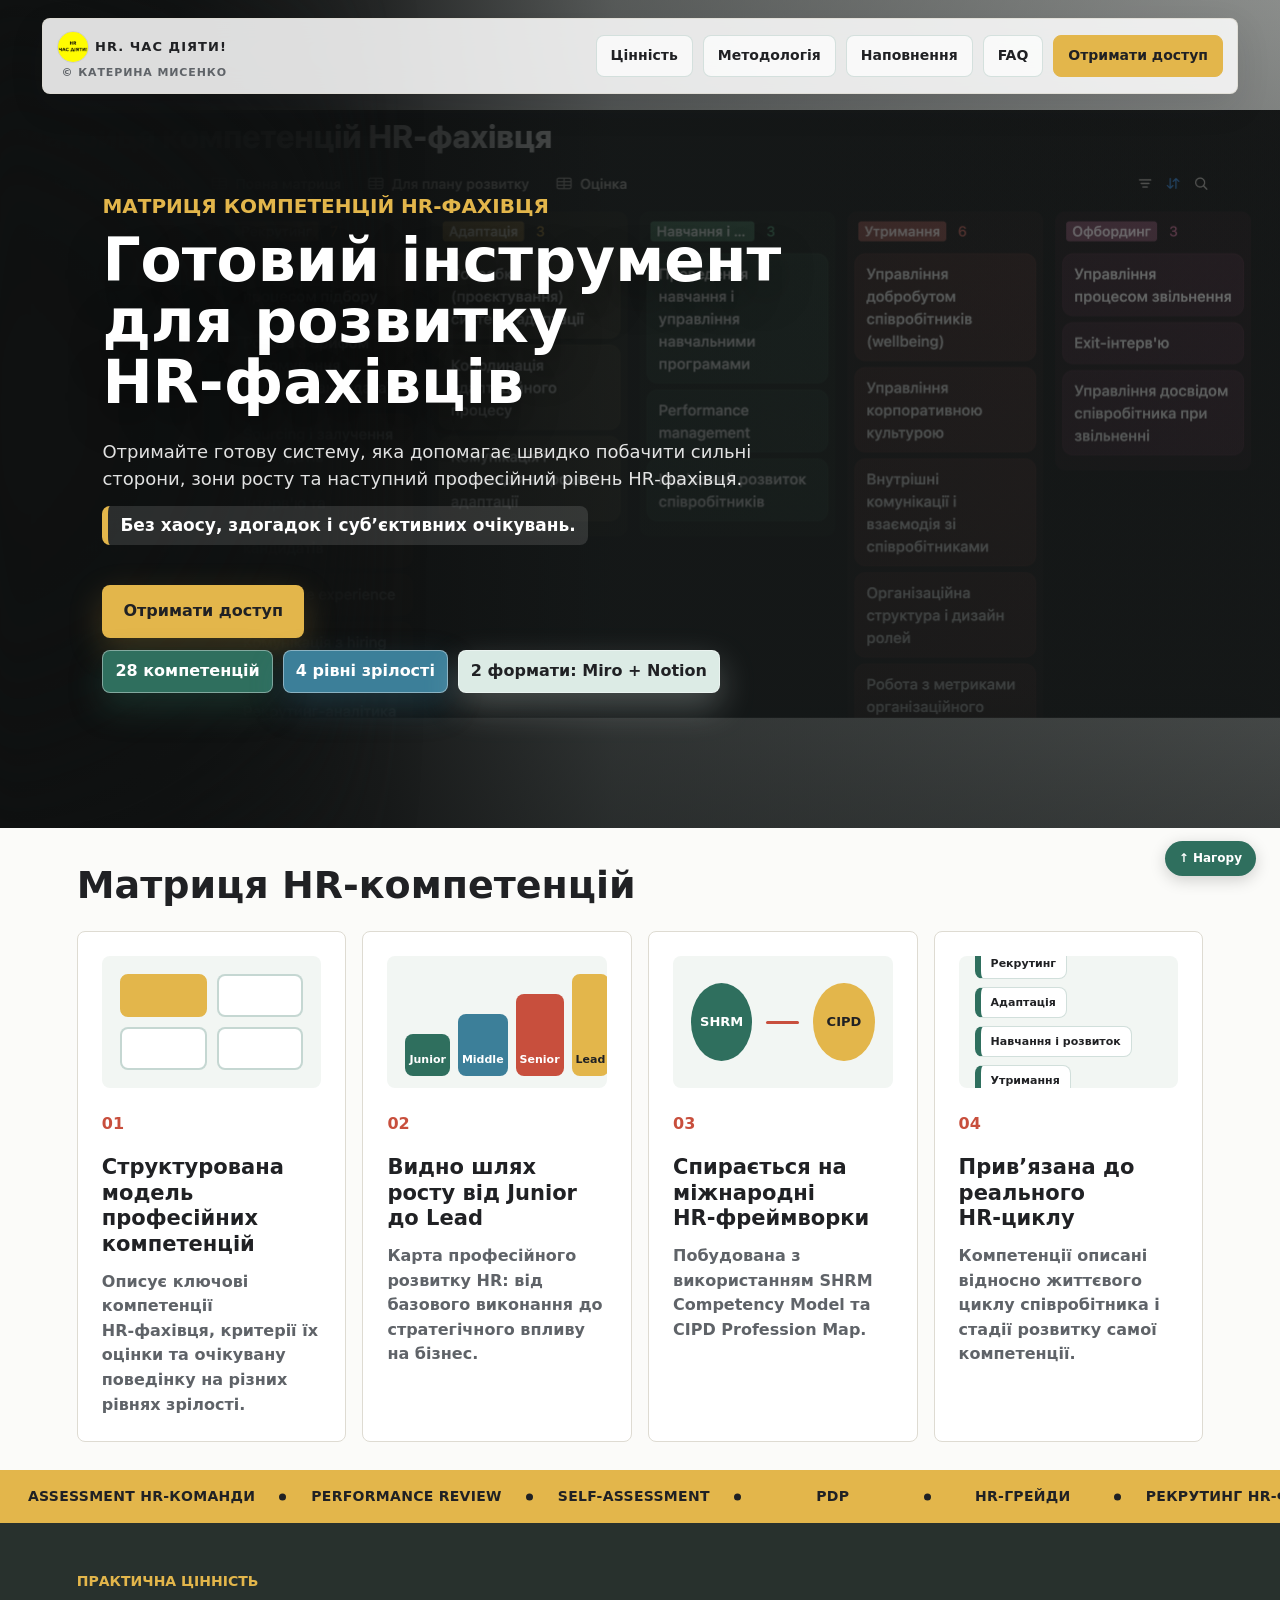
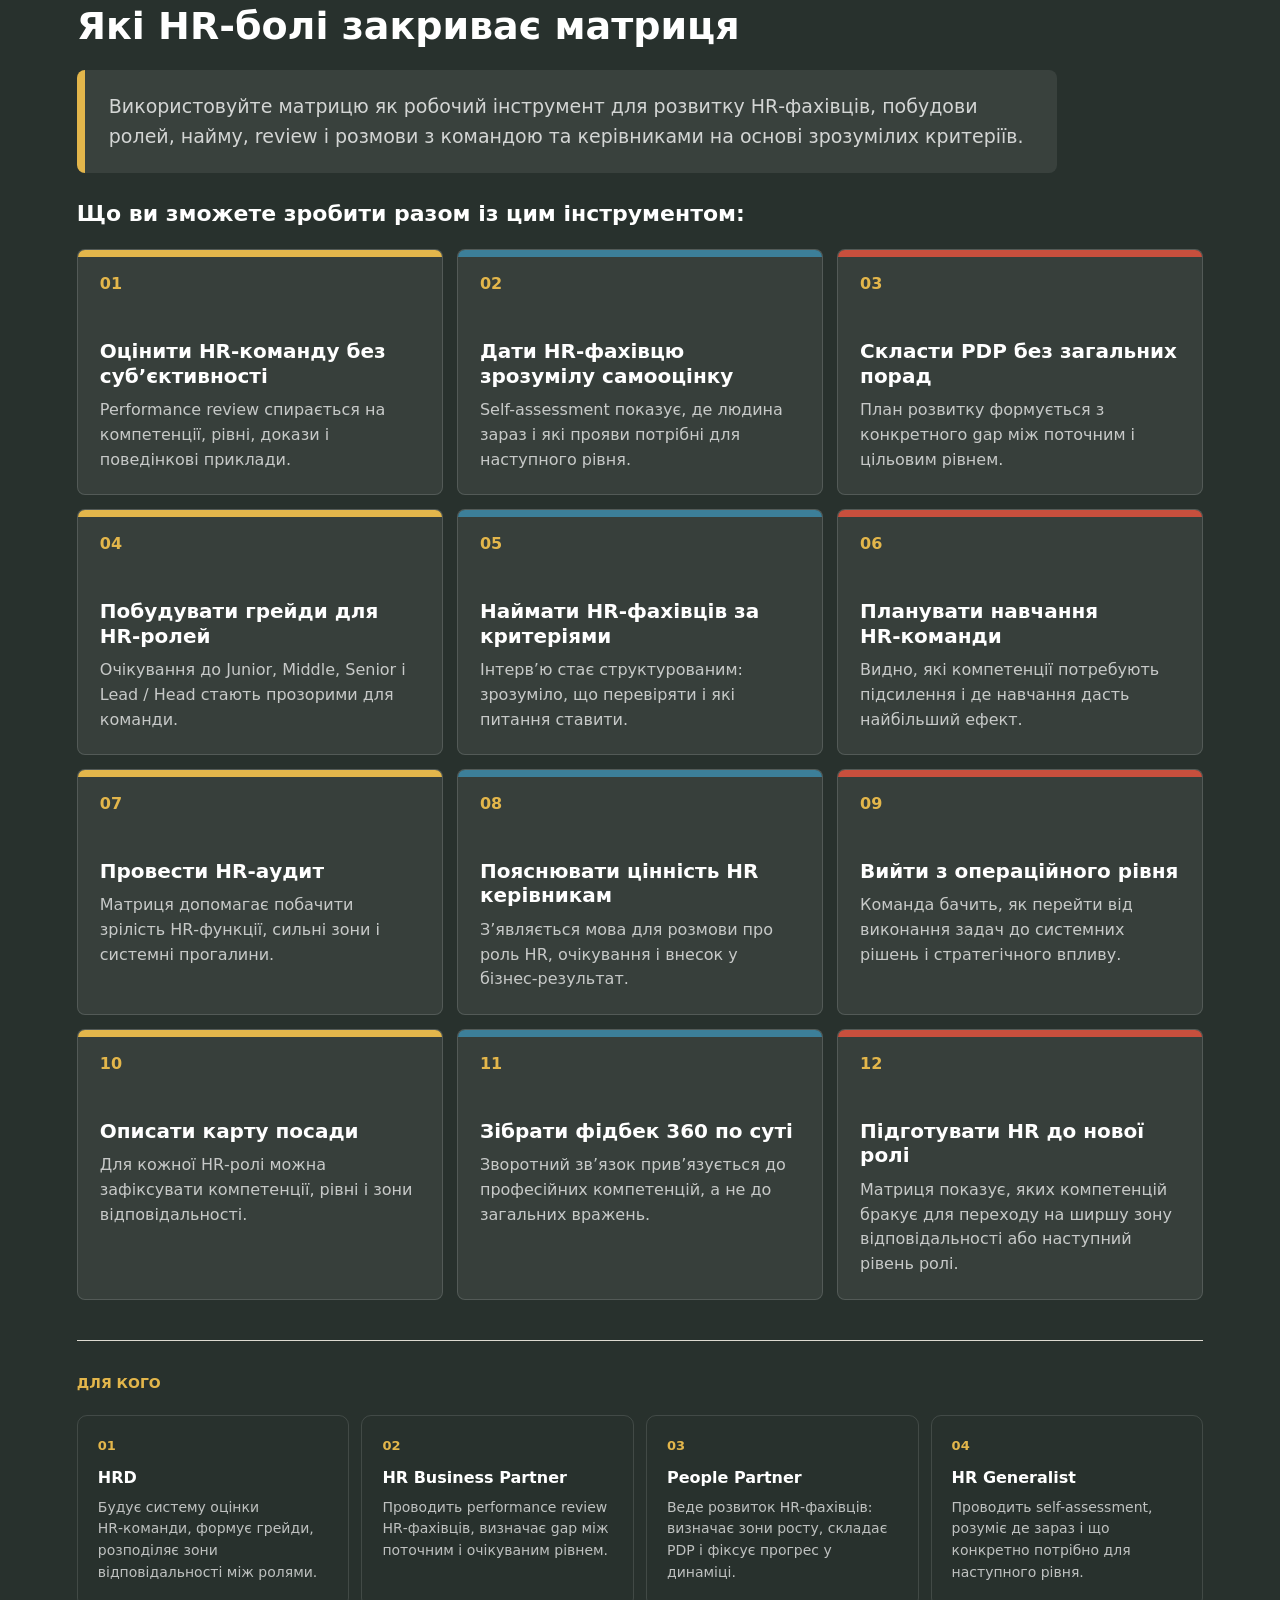
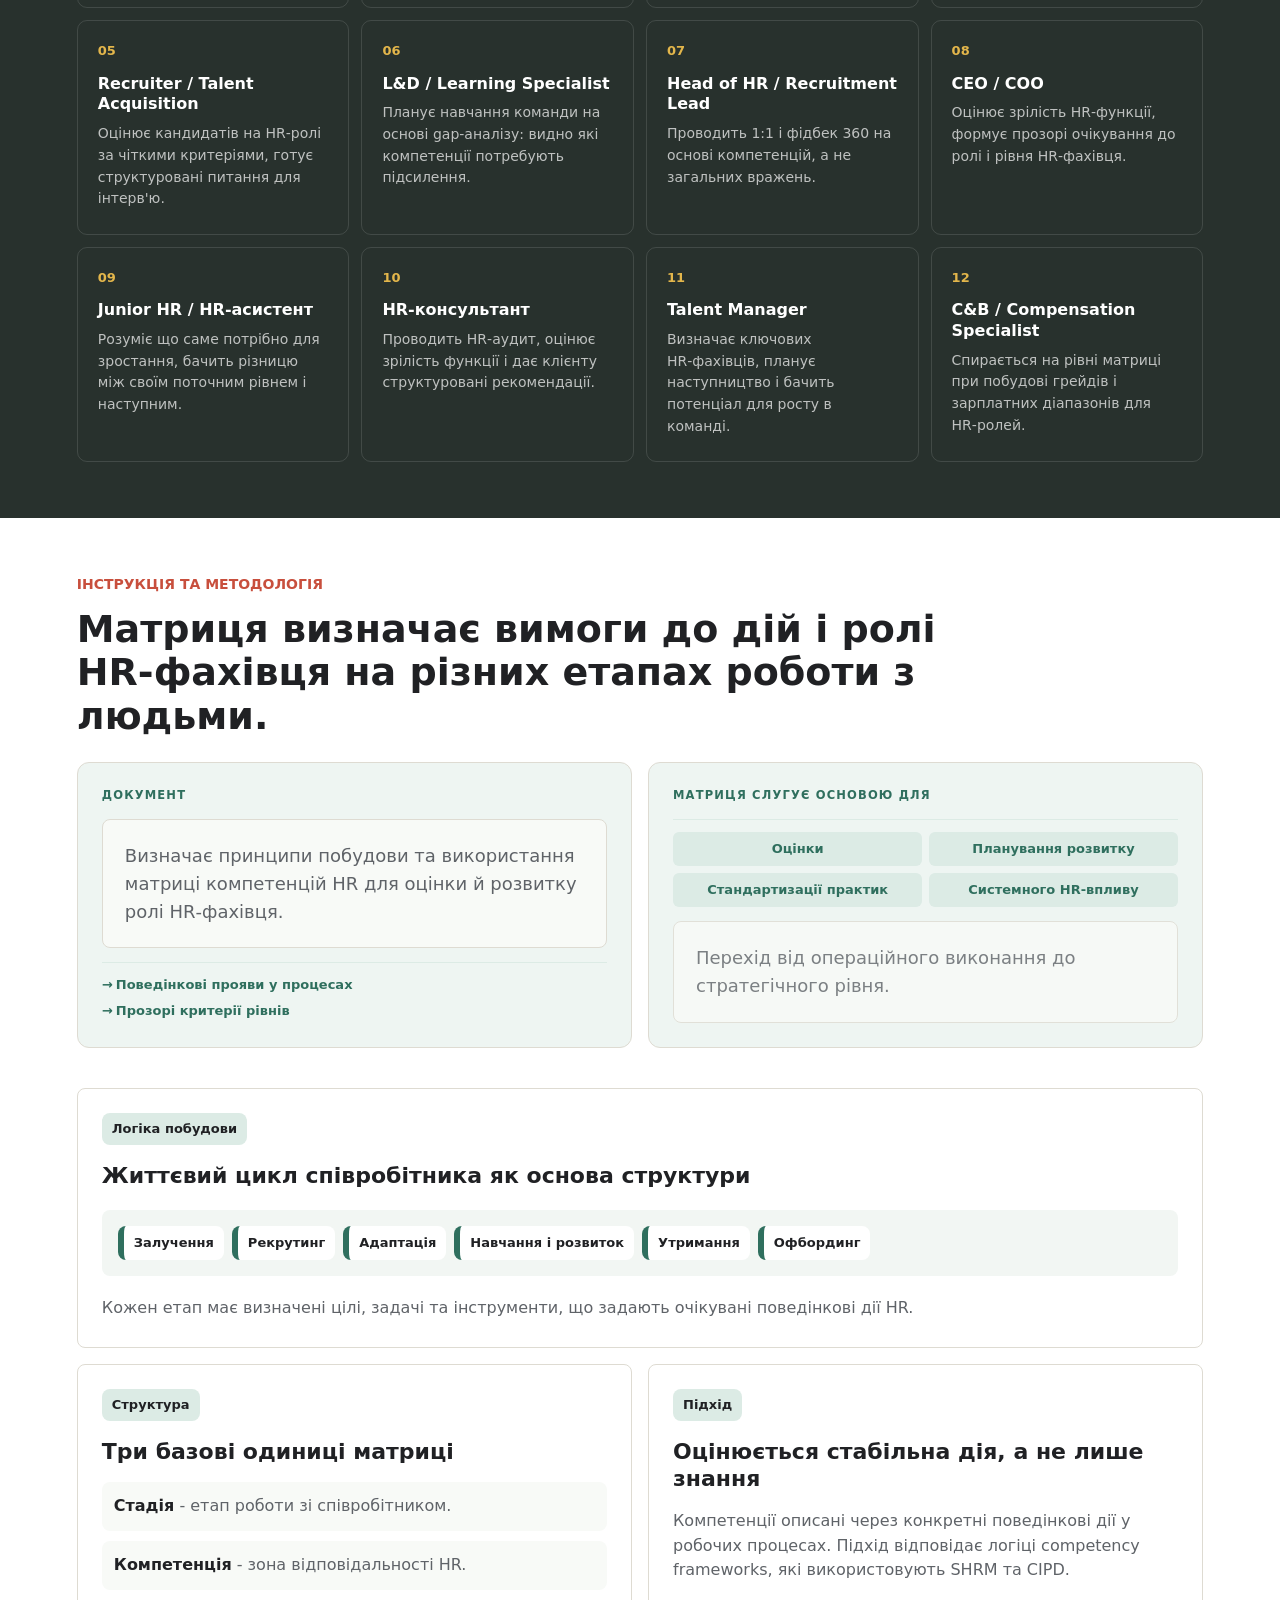
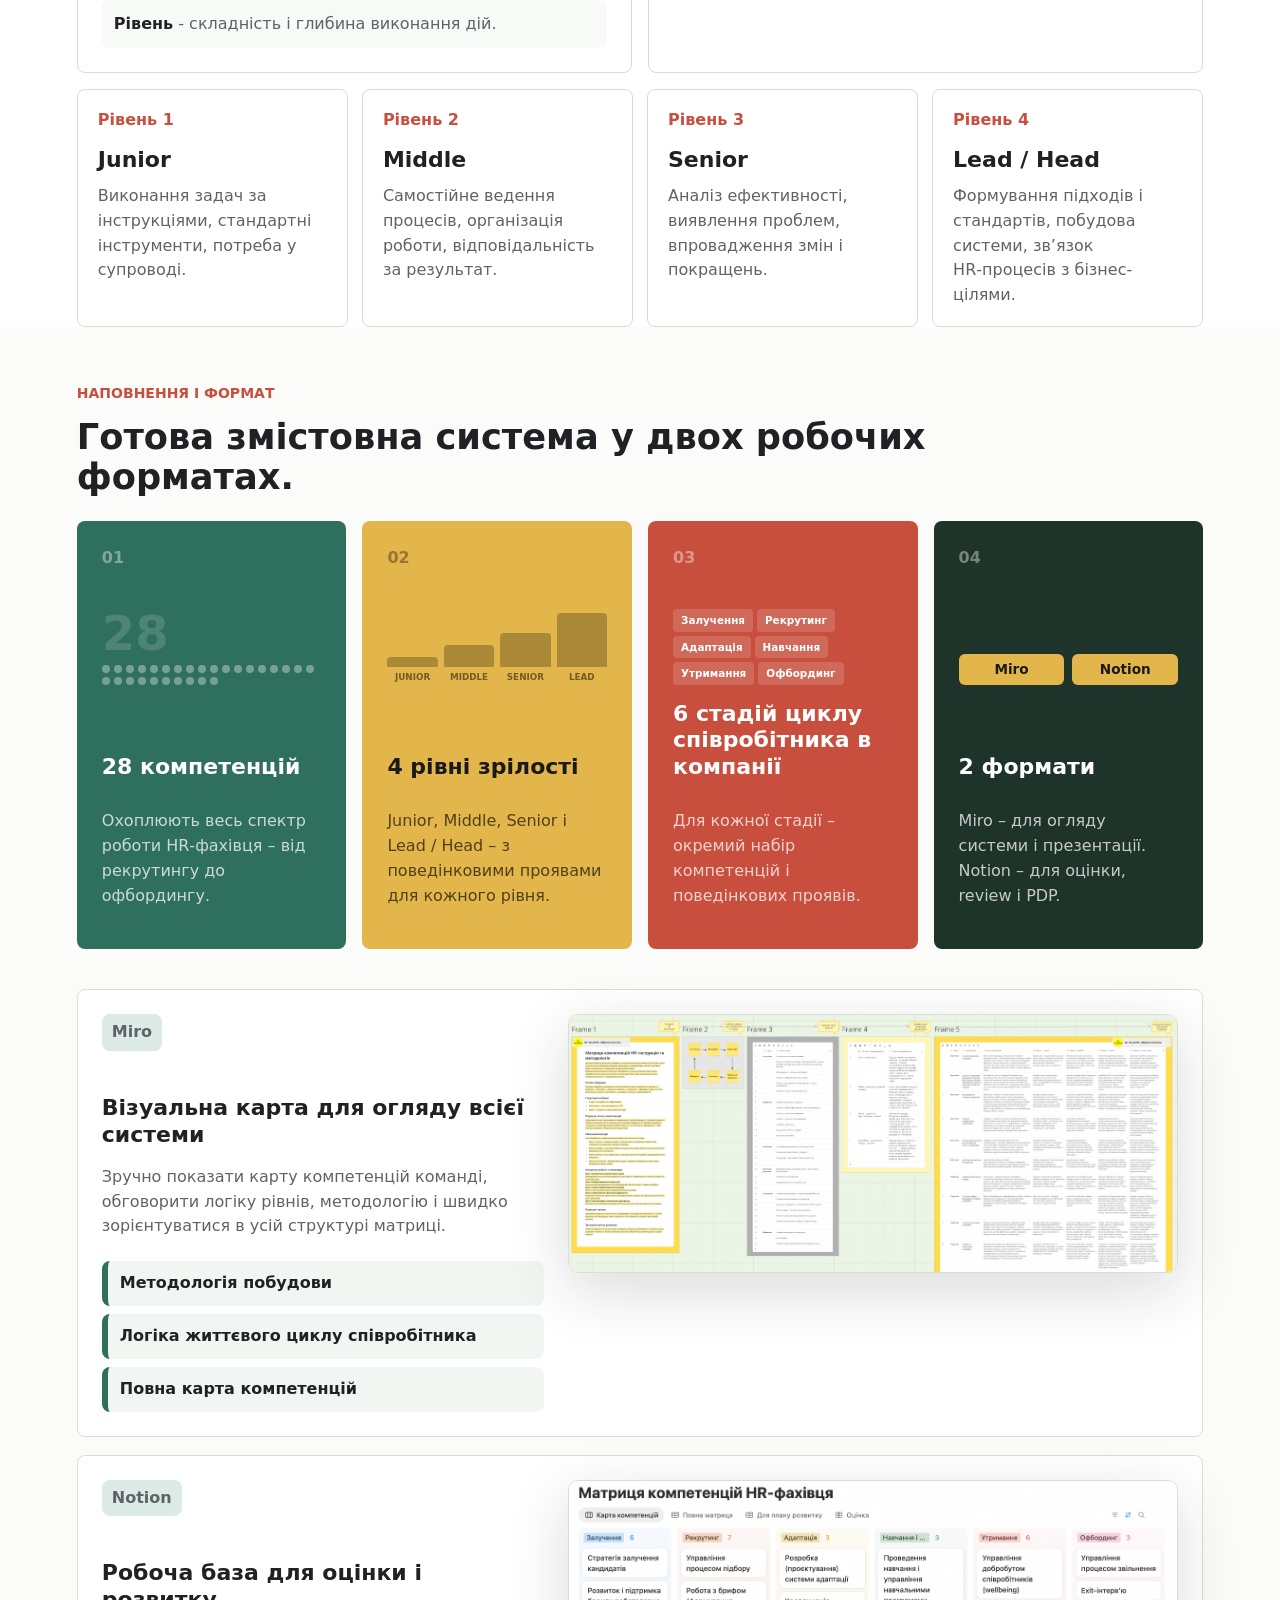
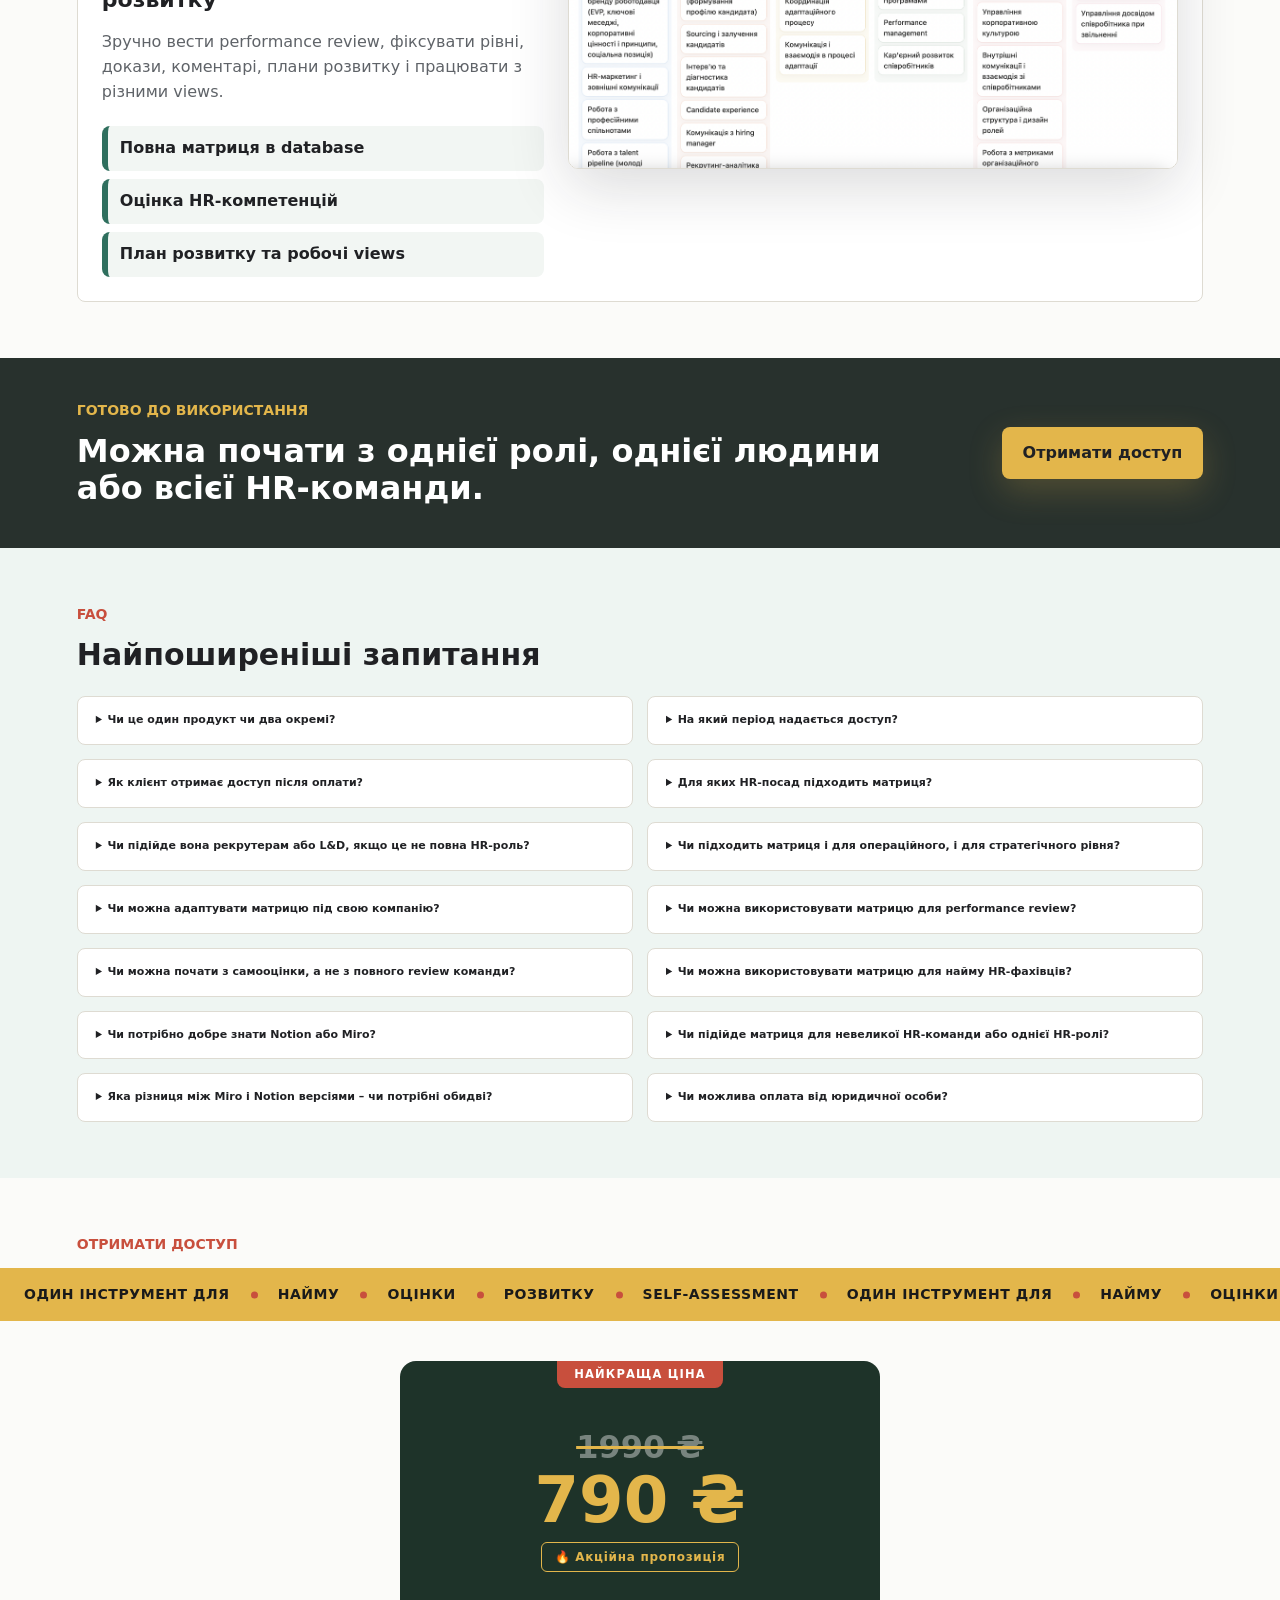
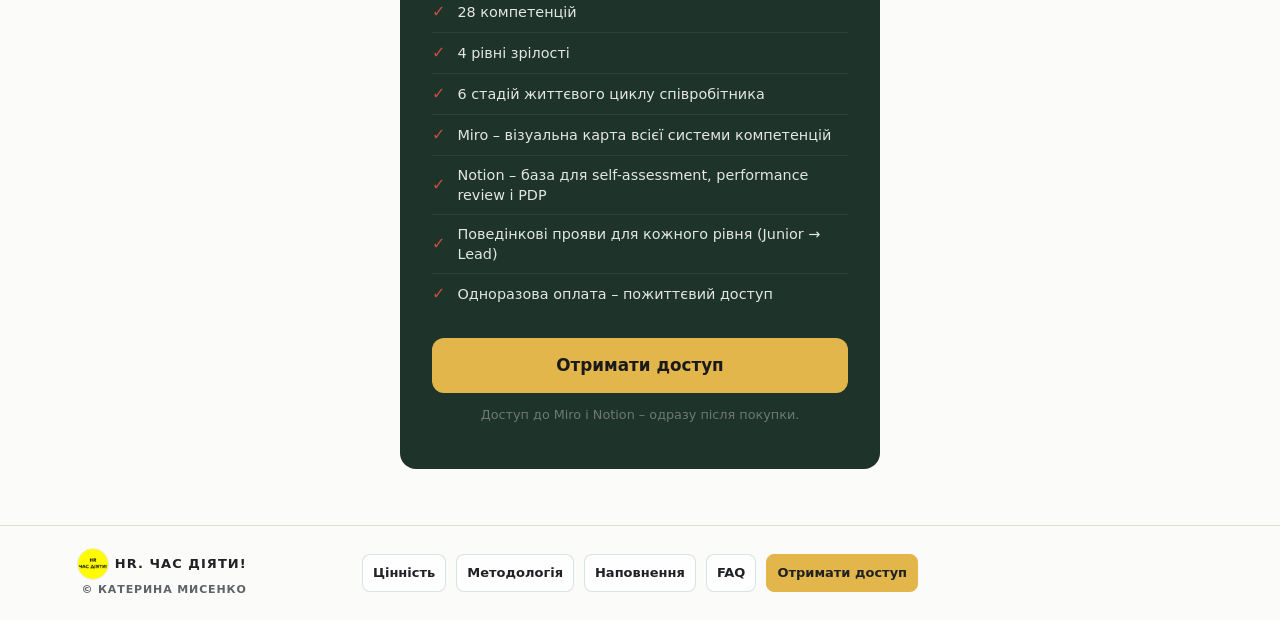
==== commit 5adc38b5: "Rename hr-competency-matrix-landing.html to index.html" ====
--- a/index.html
+++ b/index.html
@@ -407,6 +407,21 @@
       .site-footer--full .nav-links { justify-content: center; flex-wrap: wrap; }
       .site-footer--full .nav-links a { color: var(--ink, #1a1a1a); font-size: 13px; font-weight: 600; border-radius: 8px; padding: 5px 10px; }
       .site-footer--full .nav-links a:hover { background: var(--green-soft, #dcebe5); }
+
+      @media (max-width: 640px) {
+        /* Feature cards — одна колонка */
+        .feature-grid { grid-template-columns: 1fr !important; }
+        /* Buy card — менші відступи */
+        .buy-center-wrap { max-width: 100%; }
+        .buy-card { padding: 0 1.25rem 1.5rem; }
+        .buy-price { font-size: 3rem; }
+        /* Футер — вертикально */
+        .site-footer--full { grid-template-columns: 1fr !important; justify-items: center; gap: 12px; }
+        .site-footer--full .nav-links { flex-wrap: wrap; justify-content: center; }
+        .footer-up-btn { bottom: 16px; right: 16px; }
+        /* Схема формул */
+        .schema-formula { gap: 0.25rem; }
+      }
       .brand-logo-circle {
         width: 32px; height: 32px; border-radius: 50%;
         object-fit: cover; flex-shrink: 0;
@@ -816,7 +831,7 @@
       <section class="section" id="inside" aria-labelledby="inside-title">
         <div class="section-heading">
           <p class="eyebrow">Наповнення і формат</p>
-          <h2 id="inside-title" style="white-space:nowrap;font-size:clamp(1.4rem,3vw,2.2rem);">Готова змістовна система у двох робочих форматах.</h2>
+          <h2 id="inside-title" style="font-size:clamp(1.4rem,3vw,2.2rem);">Готова змістовна система у двох робочих форматах.</h2>
         </div>
         <div class="feature-grid">
           <article class="feature-card fc-green">
--- a/landing-assets/hr-competency-matrix.css
+++ b/landing-assets/hr-competency-matrix.css
@@ -0,0 +1,1568 @@
+:root {
+  --ink: #202124;
+  --muted: #5f6368;
+  --paper: #fbfbf9;
+  --line: #dedbd2;
+  --green: #2f6f5e;
+  --green-soft: #dcebe5;
+  --coral: #c84f3d;
+  --cyan: #3c7f99;
+  --yellow: #e3b64b;
+  --mist: #eef5f2;
+  --white: #ffffff;
+  --shadow: 0 18px 60px rgba(32, 33, 36, 0.16);
+}
+
+* {
+  box-sizing: border-box;
+}
+
+html {
+  scroll-behavior: smooth;
+}
+
+body {
+  margin: 0;
+  color: var(--ink);
+  background: var(--paper);
+  font-family: Inter, ui-sans-serif, system-ui, -apple-system, BlinkMacSystemFont, "Segoe UI", sans-serif;
+  font-size: 16px;
+  line-height: 1.55;
+  letter-spacing: 0;
+}
+
+.scroll-progress {
+  position: fixed;
+  top: 0;
+  left: 0;
+  z-index: 80;
+  width: 100%;
+  height: 4px;
+  background: var(--yellow);
+  transform: scaleX(0);
+  transform-origin: left center;
+  transition: transform 80ms linear;
+}
+
+img {
+  display: block;
+  max-width: 100%;
+}
+
+a {
+  color: inherit;
+  text-decoration: none;
+}
+
+.site-header {
+  position: absolute;
+  top: 0;
+  left: clamp(16px, 4vw, 42px);
+  right: clamp(16px, 4vw, 42px);
+  z-index: 20;
+  display: flex;
+  align-items: center;
+  justify-content: space-between;
+  gap: 20px;
+  margin-top: 18px;
+  padding: 12px 14px;
+  color: var(--ink);
+  background: rgba(255, 255, 255, 0.86);
+  border: 1px solid rgba(222, 219, 210, 0.72);
+  border-radius: 8px;
+  backdrop-filter: blur(14px);
+  box-shadow: 0 12px 34px rgba(32, 33, 36, 0.1);
+}
+
+.brand,
+.nav-links {
+  display: flex;
+  align-items: center;
+}
+
+.nav-links {
+  gap: 10px;
+}
+
+.brand {
+  font-weight: 750;
+}
+
+.brand-stack {
+  display: flex;
+  flex-direction: column;
+  gap: 4px;
+}
+
+.nav-logo {
+  color: var(--ink);
+  font-size: 13px;
+  font-weight: 900;
+  letter-spacing: 0.08em;
+  text-transform: uppercase;
+}
+
+.brand-author {
+  color: var(--muted);
+  font-size: 11px;
+  font-weight: 800;
+  letter-spacing: 0.08em;
+  text-transform: uppercase;
+}
+
+.nav-tag {
+  color: var(--muted);
+  font-size: 12px;
+  font-weight: 700;
+  letter-spacing: 0.06em;
+  text-transform: uppercase;
+}
+
+.mobile-cta {
+  display: none;
+}
+
+.nav-links a {
+  display: inline-flex;
+  min-height: 38px;
+  align-items: center;
+  justify-content: center;
+  padding: 9px 14px;
+  border: 1px solid rgba(47, 111, 94, 0.18);
+  border-radius: 8px;
+  color: var(--ink);
+  background: rgba(255, 255, 255, 0.72);
+  font-size: 14px;
+  font-weight: 800;
+  transition: background-color 160ms ease, border-color 160ms ease, color 160ms ease, transform 160ms ease;
+}
+
+.nav-links a:hover {
+  color: var(--ink);
+  border-color: rgba(47, 111, 94, 0.36);
+  background: var(--green-soft);
+  transform: translateY(-1px);
+}
+
+.nav-links a.nav-cta {
+  color: var(--ink);
+  border-color: var(--yellow);
+  background: var(--yellow);
+  box-shadow: 0 0 0 0 rgba(227, 182, 75, 0.7);
+  animation: ctaPulse 1.25s ease-in-out infinite;
+}
+
+.nav-links a.nav-cta:hover {
+  border-color: var(--yellow);
+  background: var(--yellow);
+  box-shadow: 0 10px 28px rgba(227, 182, 75, 0.34);
+}
+
+@keyframes ctaPulse {
+  0% {
+    box-shadow: 0 0 0 0 rgba(227, 182, 75, 0.72);
+    transform: scale(1);
+  }
+
+  45% {
+    transform: scale(1.04);
+  }
+
+  70% {
+    box-shadow: 0 0 0 13px rgba(227, 182, 75, 0);
+  }
+
+  100% {
+    box-shadow: 0 0 0 0 rgba(227, 182, 75, 0);
+    transform: scale(1);
+  }
+}
+
+.hero {
+  position: relative;
+  min-height: 92vh;
+  display: flex;
+  align-items: center;
+  overflow: hidden;
+  color: var(--white);
+}
+
+.hero-image {
+  position: absolute;
+  inset: 0;
+  width: 100%;
+  height: 100%;
+  object-fit: contain;
+  object-position: right center;
+  filter: saturate(0.82) contrast(1.02);
+  background: #f7f8f3;
+  animation: heroFloat 14s ease-in-out infinite alternate;
+}
+
+.hero-overlay {
+  position: absolute;
+  inset: 0;
+  background:
+    linear-gradient(90deg, #0f1111 0%, rgba(15, 17, 17, 0.98) 14%, rgba(15, 17, 17, 0.86) 30%, rgba(20, 24, 24, 0.58) 48%, rgba(20, 24, 24, 0.26) 100%),
+    linear-gradient(180deg, rgba(20, 24, 24, 0.3) 0%, rgba(20, 24, 24, 0.78) 100%);
+}
+
+.hero-overlay::before {
+  content: "";
+  position: absolute;
+  top: -6%;
+  bottom: -6%;
+  left: -4%;
+  width: min(32vw, 420px);
+  background: radial-gradient(circle at left center, rgba(15, 17, 17, 0.96) 0%, rgba(15, 17, 17, 0.88) 38%, rgba(15, 17, 17, 0.54) 68%, rgba(15, 17, 17, 0) 100%);
+  filter: blur(30px);
+  pointer-events: none;
+}
+
+.hero-content {
+  position: relative;
+  z-index: 3;
+  width: min(760px, calc(100% - 48px));
+  margin-left: clamp(24px, 8vw, 120px);
+  padding-top: 130px;
+}
+
+.eyebrow {
+  margin: 0 0 12px;
+  color: var(--coral);
+  font-size: 14px;
+  font-weight: 800;
+  text-transform: uppercase;
+}
+
+.hero .eyebrow {
+  color: var(--yellow);
+  font-size: 20px;
+  line-height: 1.15;
+}
+
+h1,
+h2,
+h3,
+p {
+  overflow-wrap: anywhere;
+}
+
+h1 {
+  max-width: 840px;
+  margin: 0;
+  font-size: 60px;
+  line-height: 1.02;
+  letter-spacing: 0;
+  text-shadow: 0 16px 38px rgba(0, 0, 0, 0.42);
+}
+
+h2 {
+  max-width: 880px;
+  margin: 0;
+  font-size: 38px;
+  line-height: 1.14;
+  letter-spacing: 0;
+}
+
+h3 {
+  margin: 0;
+  font-size: 22px;
+  line-height: 1.22;
+  letter-spacing: 0;
+}
+
+.hero-copy {
+  max-width: 650px;
+  margin: 24px 0 0;
+  color: rgba(255, 255, 255, 0.88);
+  font-size: 18px;
+  line-height: 1.5;
+}
+
+.hero-note {
+  display: inline-flex;
+  margin: 14px 0 0;
+  padding: 8px 12px;
+  border-left: 6px solid var(--yellow);
+  border-radius: 8px;
+  color: var(--white);
+  background: rgba(255, 255, 255, 0.12);
+  font-size: 17px;
+  font-weight: 900;
+  line-height: 1.4;
+}
+
+.hero-actions,
+.section-heading,
+.split,
+.feature-grid,
+.preview-layout,
+.steps,
+.audience-grid,
+.delivery-grid {
+  position: relative;
+}
+
+.hero-actions {
+  display: flex;
+  flex-wrap: wrap;
+  gap: 12px;
+  margin-top: 34px;
+}
+
+.button {
+  display: inline-flex;
+  min-height: 48px;
+  align-items: center;
+  justify-content: center;
+  padding: 13px 20px;
+  border: 1px solid transparent;
+  border-radius: 8px;
+  font-weight: 800;
+  transition: transform 160ms ease, background-color 160ms ease, border-color 160ms ease;
+}
+
+.button:hover {
+  transform: translateY(-1px);
+}
+
+.button.primary {
+  color: var(--ink);
+  background: var(--yellow);
+  box-shadow: 0 12px 34px rgba(227, 182, 75, 0.22);
+}
+
+.button.primary:hover {
+  box-shadow: 0 16px 44px rgba(227, 182, 75, 0.34);
+}
+
+.button.secondary {
+  color: var(--white);
+  border-color: rgba(255, 255, 255, 0.54);
+  background: rgba(255, 255, 255, 0.1);
+}
+
+.hero-points {
+  display: flex;
+  flex-wrap: wrap;
+  gap: 10px;
+  margin-top: 28px;
+}
+
+.hero-points span {
+  display: inline-flex;
+  padding: 8px 12px;
+  border: 1px solid rgba(255, 255, 255, 0.4);
+  border-radius: 8px;
+  color: var(--white);
+  background: var(--green);
+  box-shadow: 0 14px 34px rgba(47, 111, 94, 0.32);
+  font-weight: 900;
+  opacity: 0;
+  transform: translateY(10px);
+  animation: badgeRise 640ms ease forwards;
+}
+
+.hero-points span:nth-child(1) {
+  background: var(--green);
+}
+
+.hero-points span:nth-child(2) {
+  color: var(--white);
+  background: var(--cyan);
+  box-shadow: 0 14px 34px rgba(60, 127, 153, 0.32);
+  animation-delay: 160ms;
+}
+
+.hero-points span:nth-child(3) {
+  color: var(--ink);
+  background: var(--green-soft);
+  box-shadow: 0 14px 34px rgba(220, 235, 229, 0.28);
+  animation-delay: 320ms;
+}
+
+.button.wide {
+  width: 100%;
+}
+
+@keyframes heroFloat {
+  from {
+    transform: scale(1) translateX(0);
+  }
+
+  to {
+    transform: scale(1.035) translateX(18px);
+  }
+}
+
+@keyframes badgeRise {
+  to {
+    opacity: 1;
+    transform: translateY(0);
+  }
+}
+
+.section {
+  padding: 86px clamp(24px, 6vw, 88px);
+}
+
+.ticker {
+  overflow: hidden;
+  padding: 14px 0;
+  color: var(--ink);
+  background: var(--yellow);
+}
+
+.ticker-track {
+  display: inline-flex;
+  gap: 0;
+  white-space: nowrap;
+  animation: tickerMove 30s linear infinite;
+}
+
+.ticker-track span {
+  display: inline-flex;
+  align-items: center;
+  justify-content: center;
+  position: relative;
+  min-width: 190px;
+  padding: 0 28px;
+  font-size: 14px;
+  font-weight: 900;
+  letter-spacing: 0.02em;
+  text-transform: uppercase;
+}
+
+.ticker-track span::after {
+  content: "";
+  position: absolute;
+  top: 50%;
+  right: -3px;
+  width: 7px;
+  height: 7px;
+  border-radius: 50%;
+  background: var(--ink);
+  transform: translateY(-50%);
+}
+
+@keyframes tickerMove {
+  from {
+    transform: translateX(0);
+  }
+
+  to {
+    transform: translateX(-50%);
+  }
+}
+
+.intro {
+  padding-top: 70px;
+}
+
+.section-heading {
+  max-width: 980px;
+  margin-bottom: 34px;
+}
+
+.section-heading h2 + p,
+.format-panel p,
+.feature-card p,
+.delivery-card p,
+.product-shot figcaption {
+  color: var(--muted);
+}
+
+.split,
+.delivery-grid {
+  display: grid;
+  grid-template-columns: repeat(2, minmax(0, 1fr));
+  gap: 18px;
+}
+
+.format-panel,
+.feature-card,
+.delivery-card,
+.use-grid article,
+.use-list article,
+.definition-grid article,
+.faq-list details {
+  border: 1px solid var(--line);
+  border-radius: 8px;
+  background: var(--white);
+}
+
+.format-panel {
+  min-height: 260px;
+  padding: 30px;
+}
+
+.miro-panel {
+  border-top: 8px solid var(--cyan);
+}
+
+.notion-panel {
+  border-top: 8px solid var(--green);
+}
+
+.format-label {
+  display: inline-flex;
+  margin: 0 0 44px;
+  padding: 6px 10px;
+  border-radius: 8px;
+  color: var(--ink);
+  background: var(--green-soft);
+  font-weight: 850;
+}
+
+.format-panel h3 {
+  margin-bottom: 12px;
+}
+
+.format-showcase {
+  display: grid;
+  gap: 18px;
+}
+
+.format-row {
+  display: grid;
+  grid-template-columns: minmax(280px, 0.42fr) minmax(0, 0.58fr);
+  gap: 24px;
+  align-items: center;
+  padding: 24px;
+  border: 1px solid var(--line);
+  border-radius: 8px;
+  background: var(--white);
+}
+
+.format-copy h3 {
+  margin-bottom: 12px;
+}
+
+.format-copy p {
+  color: var(--muted);
+}
+
+.format-copy ul {
+  display: grid;
+  gap: 8px;
+  padding: 0;
+  margin: 22px 0 0;
+  list-style: none;
+}
+
+.format-copy li {
+  padding: 10px 12px;
+  border-left: 6px solid var(--green);
+  border-radius: 8px;
+  background: #f2f6f3;
+  font-weight: 800;
+}
+
+.format-shot {
+  margin: 0;
+}
+
+.format-shot img {
+  width: 100%;
+  aspect-ratio: 16 / 9;
+  object-fit: cover;
+  object-position: center;
+  border: 1px solid var(--line);
+  border-radius: 8px;
+  box-shadow: var(--shadow);
+  transition: transform 420ms ease, filter 420ms ease, box-shadow 420ms ease;
+}
+
+.format-shot:hover img {
+  transform: scale(1.025);
+  filter: saturate(1.04) contrast(1.03);
+  box-shadow: 0 24px 72px rgba(32, 33, 36, 0.2);
+}
+
+.format-shot figcaption {
+  margin-top: 10px;
+  color: var(--muted);
+  font-size: 14px;
+  font-weight: 800;
+}
+
+.cta-band {
+  display: grid;
+  grid-template-columns: minmax(0, 1fr) auto;
+  gap: 24px;
+  align-items: center;
+  padding: 42px clamp(24px, 6vw, 88px);
+  color: var(--white);
+  background: #28312d;
+}
+
+.cta-band .eyebrow {
+  color: var(--yellow);
+}
+
+.cta-band h2 {
+  color: var(--white);
+  font-size: 32px;
+}
+
+.definition-grid {
+  display: grid;
+  grid-template-columns: repeat(4, minmax(0, 1fr));
+  gap: 16px;
+}
+
+.definition-grid article {
+  min-height: 390px;
+  padding: 24px;
+}
+
+.definition-card {
+  position: relative;
+  overflow: hidden;
+}
+
+.definition-card h3 {
+  margin: 0 0 12px;
+  font-size: 21px;
+}
+
+.pin {
+  display: inline-flex;
+  margin-bottom: 18px;
+  color: var(--coral);
+  font-weight: 900;
+}
+
+.definition-grid p {
+  margin: 0;
+  color: var(--muted);
+  font-size: 16px;
+  font-weight: 600;
+  line-height: 1.54;
+}
+
+.card-visual {
+  position: relative;
+  height: 132px;
+  margin-bottom: 24px;
+  border-radius: 8px;
+  background: #f2f6f3;
+  overflow: hidden;
+}
+
+.model-visual {
+  display: grid;
+  grid-template-columns: repeat(2, 1fr);
+  gap: 10px;
+  padding: 18px;
+}
+
+.model-visual span {
+  border: 2px solid rgba(47, 111, 94, 0.28);
+  border-radius: 8px;
+  background: var(--white);
+}
+
+.model-visual span:first-child {
+  background: var(--yellow);
+  border-color: var(--yellow);
+}
+
+.ladder-visual {
+  display: grid;
+  grid-template-columns: repeat(4, 1fr);
+  align-items: end;
+  gap: 8px;
+  padding: 18px;
+}
+
+.ladder-visual span {
+  display: flex;
+  align-items: flex-end;
+  justify-content: center;
+  padding: 8px 4px;
+  border-radius: 8px;
+  color: var(--white);
+  background: var(--green);
+  font-size: 11px;
+  font-weight: 850;
+}
+
+.ladder-visual span:nth-child(1) {
+  height: 42px;
+}
+
+.ladder-visual span:nth-child(2) {
+  height: 62px;
+  background: var(--cyan);
+}
+
+.ladder-visual span:nth-child(3) {
+  height: 82px;
+  background: var(--coral);
+}
+
+.ladder-visual span:nth-child(4) {
+  height: 102px;
+  color: var(--ink);
+  background: var(--yellow);
+}
+
+.framework-visual {
+  display: flex;
+  align-items: center;
+  justify-content: center;
+  gap: 14px;
+  padding: 18px;
+}
+
+.framework-visual span {
+  display: grid;
+  width: 78px;
+  height: 78px;
+  place-items: center;
+  border-radius: 50%;
+  color: var(--white);
+  background: var(--green);
+  font-size: 13px;
+  font-weight: 900;
+}
+
+.framework-visual span:last-child {
+  color: var(--ink);
+  background: var(--yellow);
+}
+
+.framework-visual strong {
+  display: block;
+  width: 42px;
+  height: 3px;
+  border-radius: 8px;
+  background: var(--coral);
+}
+
+.lifecycle-visual {
+  display: flex;
+  flex-wrap: wrap;
+  align-content: center;
+  gap: 8px;
+  padding: 16px;
+}
+
+.lifecycle-visual span {
+  display: inline-flex;
+  align-items: center;
+  min-height: 30px;
+  padding: 6px 10px;
+  border: 1px solid rgba(47, 111, 94, 0.22);
+  border-left: 6px solid var(--green);
+  border-radius: 8px;
+  color: var(--ink);
+  background: var(--white);
+  font-size: 11px;
+  font-weight: 900;
+}
+
+.lifecycle-visual span:nth-child(1) {
+  border-left-color: var(--green);
+}
+
+.lifecycle-visual span:nth-child(2) {
+  border-left-color: var(--green);
+}
+
+.lifecycle-visual span:nth-child(3) {
+  border-left-color: var(--green);
+}
+
+.lifecycle-visual span:nth-child(4) {
+  border-left-color: var(--green);
+}
+
+.feature-grid {
+  display: grid;
+  grid-template-columns: repeat(4, minmax(0, 1fr));
+  gap: 16px;
+}
+
+.feature-card {
+  min-height: 250px;
+  padding: 24px;
+}
+
+.feature-number {
+  display: inline-flex;
+  margin-bottom: 50px;
+  color: var(--coral);
+  font-weight: 900;
+}
+
+.feature-card h3 {
+  margin-bottom: 12px;
+}
+
+.package {
+  background: var(--white);
+}
+
+.package-grid {
+  display: grid;
+  grid-template-columns: repeat(4, minmax(0, 1fr));
+  gap: 16px;
+}
+
+.package-grid article {
+  min-height: 280px;
+  padding: 24px;
+  border: 1px solid var(--line);
+  border-radius: 8px;
+  background: #f8faf7;
+}
+
+.package-grid span {
+  display: inline-flex;
+  margin-bottom: 48px;
+  padding: 6px 10px;
+  border-radius: 8px;
+  color: var(--ink);
+  background: var(--yellow);
+  font-size: 13px;
+  font-weight: 900;
+  text-transform: uppercase;
+}
+
+.package-grid article:nth-child(even) span {
+  color: var(--white);
+  background: var(--green);
+}
+
+.package-grid h3 {
+  margin-bottom: 12px;
+}
+
+.package-grid p {
+  margin: 0;
+  color: var(--muted);
+}
+
+.methodology {
+  background: var(--white);
+}
+
+.methodology-intro {
+  display: grid;
+  grid-template-columns: repeat(2, minmax(0, 1fr));
+  gap: 18px;
+  margin-bottom: 18px;
+}
+
+.methodology-intro p {
+  margin: 0;
+  padding: 22px;
+  border: 1px solid var(--line);
+  border-radius: 8px;
+  color: var(--muted);
+  background: #f8faf7;
+  font-size: 18px;
+}
+
+.methodology-map {
+  display: grid;
+  grid-template-columns: repeat(2, minmax(0, 1fr));
+  gap: 16px;
+}
+
+.method-card,
+.levels-strip article,
+.algorithm-block,
+.principle-note {
+  border: 1px solid var(--line);
+  border-radius: 8px;
+  background: var(--white);
+}
+
+.method-card {
+  min-height: 260px;
+  padding: 24px;
+}
+
+.wide-card {
+  grid-column: 1 / -1;
+}
+
+.method-label {
+  display: inline-flex;
+  margin-bottom: 18px;
+  padding: 6px 10px;
+  border-radius: 8px;
+  color: var(--ink);
+  background: var(--green-soft);
+  font-size: 13px;
+  font-weight: 900;
+}
+
+.method-card h3 {
+  margin-bottom: 16px;
+}
+
+.method-card p {
+  margin: 0;
+  color: var(--muted);
+}
+
+.cycle-line {
+  display: flex;
+  flex-wrap: wrap;
+  gap: 8px;
+  margin: 20px 0;
+  padding: 16px;
+  border-radius: 8px;
+  background: #f2f6f3;
+}
+
+.cycle-line span {
+  display: inline-flex;
+  align-items: center;
+  min-height: 34px;
+  padding: 7px 10px;
+  border-left: 6px solid var(--green);
+  border-radius: 8px;
+  color: var(--ink);
+  background: var(--white);
+  font-size: 13px;
+  font-weight: 900;
+  animation: cyclePulse 4.8s ease-in-out infinite;
+}
+
+.cycle-line span:nth-child(2) {
+  animation-delay: 0.4s;
+}
+
+.cycle-line span:nth-child(3) {
+  animation-delay: 0.8s;
+}
+
+.cycle-line span:nth-child(4) {
+  animation-delay: 1.2s;
+}
+
+.cycle-line span:nth-child(5) {
+  animation-delay: 1.6s;
+}
+
+.cycle-line span:nth-child(6) {
+  animation-delay: 2s;
+}
+
+.method-list {
+  display: grid;
+  gap: 10px;
+  padding: 0;
+  margin: 0;
+  list-style: none;
+}
+
+.method-list li {
+  padding: 12px;
+  border-radius: 8px;
+  background: #f8faf7;
+  color: var(--muted);
+}
+
+.method-list strong {
+  color: var(--ink);
+}
+
+.levels-strip {
+  display: grid;
+  grid-template-columns: repeat(4, minmax(0, 1fr));
+  gap: 14px;
+  margin-top: 16px;
+}
+
+.levels-strip article {
+  min-height: 240px;
+  padding: 22px;
+  transition: transform 240ms ease, box-shadow 240ms ease, border-color 240ms ease;
+}
+
+.levels-strip article:hover {
+  border-color: rgba(47, 111, 94, 0.35);
+  box-shadow: 0 18px 48px rgba(32, 33, 36, 0.12);
+  transform: translateY(-6px);
+}
+
+.levels-strip article:nth-child(1) {
+  animation: levelStep 3.2s ease-in-out infinite;
+}
+
+.levels-strip article:nth-child(2) {
+  animation: levelStep 3.2s ease-in-out infinite 0.2s;
+}
+
+.levels-strip article:nth-child(3) {
+  animation: levelStep 3.2s ease-in-out infinite 0.4s;
+}
+
+.levels-strip article:nth-child(4) {
+  animation: levelStep 3.2s ease-in-out infinite 0.6s;
+}
+
+.levels-strip span {
+  display: inline-flex;
+  margin-bottom: 42px;
+  color: var(--coral);
+  font-weight: 900;
+}
+
+.levels-strip h3 {
+  margin-bottom: 10px;
+}
+
+.levels-strip p {
+  margin: 0;
+  color: var(--muted);
+}
+
+.algorithm-block {
+  display: grid;
+  grid-template-columns: minmax(240px, 0.42fr) minmax(0, 1fr);
+  gap: 24px;
+  margin-top: 16px;
+  padding: 26px;
+  background: #28312d;
+  color: var(--white);
+}
+
+.algorithm-block h3 {
+  margin: 0;
+}
+
+.algorithm-list {
+  display: grid;
+  gap: 10px;
+  margin: 0;
+  padding-left: 22px;
+}
+
+.algorithm-list li {
+  padding-left: 6px;
+  color: rgba(255, 255, 255, 0.82);
+}
+
+.principle-note {
+  display: grid;
+  grid-template-columns: auto 1fr;
+  gap: 14px;
+  margin-top: 16px;
+  padding: 20px;
+  background: var(--yellow);
+}
+
+.principle-note strong,
+.principle-note span {
+  display: block;
+}
+
+.principle-note span {
+  color: rgba(32, 33, 36, 0.78);
+}
+
+@keyframes cyclePulse {
+  0%,
+  100% {
+    border-left-color: var(--green);
+    box-shadow: none;
+    transform: translateY(0);
+  }
+
+  18% {
+    border-left-color: var(--yellow);
+    box-shadow: 0 10px 24px rgba(227, 182, 75, 0.22);
+    transform: translateY(-2px);
+  }
+}
+
+@keyframes levelStep {
+  0%,
+  100% {
+    transform: translateY(0);
+  }
+
+  18% {
+    transform: translateY(-5px);
+  }
+}
+
+.visual-section {
+  background: #eef3ef;
+}
+
+.preview-layout {
+  display: grid;
+  grid-template-columns: minmax(0, 1.25fr) minmax(320px, 0.75fr);
+  gap: 26px;
+  align-items: start;
+}
+
+.product-shot {
+  margin: 0;
+}
+
+.product-shot img {
+  width: 100%;
+  border: 1px solid var(--line);
+  border-radius: 8px;
+  box-shadow: var(--shadow);
+}
+
+.product-shot figcaption {
+  margin-top: 12px;
+  font-size: 14px;
+}
+
+.assessment-list {
+  display: grid;
+  gap: 12px;
+}
+
+.assessment-item {
+  padding: 18px;
+  border-left: 6px solid var(--green);
+  border-radius: 8px;
+  background: var(--white);
+}
+
+.assessment-item strong,
+.assessment-item span {
+  display: block;
+}
+
+.assessment-item span {
+  margin-top: 6px;
+  color: var(--muted);
+}
+
+.use-grid {
+  display: grid;
+  grid-template-columns: repeat(4, minmax(0, 1fr));
+  gap: 16px;
+}
+
+.use-grid article {
+  min-height: 220px;
+  padding: 24px;
+}
+
+.use-grid h3 {
+  margin-bottom: 12px;
+}
+
+.use-grid p {
+  margin: 0;
+  color: var(--muted);
+}
+
+.value-section {
+  color: var(--white);
+  background: #28312d;
+}
+
+.value-section .section-heading {
+  margin-bottom: 22px;
+}
+
+.value-section .section-heading h2 {
+  color: var(--white);
+}
+
+.value-section .eyebrow {
+  color: var(--yellow);
+}
+
+.value-lead {
+  max-width: 980px;
+  margin: 0 0 28px;
+  padding: 22px 24px;
+  border-left: 8px solid var(--yellow);
+  border-radius: 8px;
+  background: rgba(255, 255, 255, 0.08);
+}
+
+.value-lead p {
+  margin: 0;
+  color: rgba(255, 255, 255, 0.78);
+  font-size: 19px;
+}
+
+.value-prompt {
+  margin: 0 0 22px;
+  color: var(--white);
+  font-size: 22px;
+  font-weight: 900;
+  line-height: 1.2;
+}
+
+.use-list {
+  display: grid;
+  grid-template-columns: repeat(3, minmax(0, 1fr));
+  gap: 14px;
+}
+
+.use-list article {
+  position: relative;
+  min-height: 214px;
+  padding: 22px;
+  overflow: hidden;
+  border: 1px solid rgba(255, 255, 255, 0.14);
+  border-radius: 8px;
+  background: rgba(255, 255, 255, 0.07);
+}
+
+.use-list article::before {
+  content: "";
+  position: absolute;
+  top: 0;
+  left: 0;
+  right: 0;
+  height: 7px;
+  background: var(--yellow);
+}
+
+.use-list article:nth-child(3n + 2)::before {
+  background: var(--cyan);
+}
+
+.use-list article:nth-child(3n)::before {
+  background: var(--coral);
+}
+
+.use-list span {
+  display: inline-flex;
+  margin-bottom: 42px;
+  color: var(--yellow);
+  font-weight: 900;
+}
+
+.use-list h3 {
+  margin-bottom: 10px;
+  color: var(--white);
+  font-size: 20px;
+}
+
+.use-list p {
+  margin: 0;
+  color: rgba(255, 255, 255, 0.72);
+}
+
+.steps {
+  display: grid;
+  grid-template-columns: repeat(4, minmax(0, 1fr));
+  gap: 16px;
+  padding: 0;
+  margin: 0;
+  list-style: none;
+}
+
+.steps li {
+  min-height: 220px;
+  padding: 22px;
+  border: 1px solid var(--line);
+  border-radius: 8px;
+  background: var(--white);
+}
+
+.steps span {
+  display: inline-grid;
+  width: 42px;
+  height: 42px;
+  place-items: center;
+  margin-bottom: 48px;
+  border-radius: 8px;
+  color: var(--white);
+  background: var(--green);
+  font-weight: 900;
+}
+
+.steps p {
+  margin: 0;
+}
+
+.audience {
+  color: var(--white);
+  background: #28312d;
+}
+
+.audience .section-heading h2 {
+  color: var(--white);
+}
+
+.audience-grid {
+  display: grid;
+  grid-template-columns: repeat(3, minmax(0, 1fr));
+  gap: 12px;
+}
+
+.audience-grid p {
+  margin: 0;
+  padding: 18px;
+  border: 1px solid rgba(255, 255, 255, 0.2);
+  border-radius: 8px;
+  background: rgba(255, 255, 255, 0.08);
+  font-weight: 780;
+}
+
+.delivery-card {
+  padding: 28px;
+}
+
+.delivery-card h3 {
+  margin-bottom: 14px;
+}
+
+.delivery-card ul {
+  padding-left: 20px;
+  margin: 22px 0 0;
+}
+
+.delivery-card li + li {
+  margin-top: 8px;
+}
+
+.accent-card {
+  color: var(--white);
+  border-color: #28312d;
+  background: #28312d;
+}
+
+.accent-card p {
+  color: rgba(255, 255, 255, 0.78);
+}
+
+.small-note {
+  margin: 12px 0 0;
+  font-size: 13px;
+}
+
+.faq {
+  background: var(--mist);
+}
+
+.faq .section-heading h2 {
+  font-size: 30px;
+}
+
+.faq-list {
+  display: grid;
+  grid-template-columns: repeat(2, minmax(0, 1fr));
+  gap: 14px;
+}
+
+.faq-list details {
+  height: 100%;
+  padding: 16px 18px;
+}
+
+.faq-list summary {
+  cursor: pointer;
+  font-size: 11px;
+  font-weight: 850;
+  line-height: 1.35;
+}
+
+.faq-list p {
+  margin: 12px 0 0;
+  color: var(--muted);
+  font-size: 14px;
+}
+
+.site-footer {
+  display: flex;
+  justify-content: space-between;
+  gap: 18px;
+  padding: 26px clamp(24px, 6vw, 88px);
+  border-top: 1px solid var(--line);
+  color: var(--muted);
+  background: var(--white);
+}
+
+.site-footer p {
+  margin: 0;
+}
+
+.site-footer a {
+  color: var(--green);
+  font-weight: 800;
+}
+
+@media (max-width: 1100px) {
+  h1 {
+    font-size: 48px;
+  }
+
+  h2 {
+    font-size: 32px;
+  }
+
+  .feature-grid,
+  .steps,
+  .use-grid,
+  .definition-grid,
+  .use-list,
+  .package-grid,
+  .methodology-intro,
+  .methodology-map,
+  .levels-strip,
+  .algorithm-block,
+  .faq-list,
+  .format-row {
+    grid-template-columns: repeat(2, minmax(0, 1fr));
+  }
+
+  .preview-layout {
+    grid-template-columns: 1fr;
+  }
+
+  .cta-band {
+    grid-template-columns: 1fr;
+  }
+}
+
+@media (max-width: 760px) {
+  .site-header {
+    position: absolute;
+    left: 12px;
+    right: 12px;
+    margin-top: 12px;
+    padding: 10px 12px;
+  }
+
+  .hero {
+    min-height: 88vh;
+    align-items: flex-end;
+  }
+
+  .hero-content {
+    width: calc(100% - 36px);
+    margin: 0 18px 54px;
+    padding-top: 118px;
+  }
+
+  .nav-links {
+    display: none;
+  }
+
+  .mobile-cta {
+    display: inline-flex;
+    min-height: 36px;
+    align-items: center;
+    justify-content: center;
+    padding: 8px 10px;
+    border-radius: 8px;
+    color: var(--ink);
+    background: var(--yellow);
+    box-shadow: 0 0 0 0 rgba(227, 182, 75, 0.7);
+    font-size: 13px;
+    font-weight: 900;
+    animation: ctaPulse 1.25s ease-in-out infinite;
+  }
+
+  h1 {
+    font-size: 36px;
+  }
+
+  h2 {
+    font-size: 27px;
+  }
+
+  .hero-copy {
+    font-size: 16px;
+  }
+
+  .hero-note {
+    font-size: 15px;
+  }
+
+  .hero .eyebrow {
+    font-size: 17px;
+  }
+
+  .button {
+    width: 100%;
+  }
+
+  .section {
+    padding: 62px 18px;
+  }
+
+  .ticker-track span {
+    min-width: 150px;
+    padding: 0 22px;
+  }
+
+  .split,
+  .feature-grid,
+  .steps,
+  .use-grid,
+  .definition-grid,
+  .use-list,
+  .package-grid,
+  .methodology-intro,
+  .methodology-map,
+  .levels-strip,
+  .algorithm-block,
+  .principle-note,
+  .format-row,
+  .cta-band,
+  .faq-list,
+  .audience-grid,
+  .delivery-grid {
+    grid-template-columns: 1fr;
+  }
+
+  .format-panel,
+  .feature-card,
+  .package-grid article,
+  .method-card,
+  .levels-strip article,
+  .steps li {
+    min-height: auto;
+  }
+
+  .format-label,
+  .feature-number,
+  .package-grid span,
+  .pin,
+  .steps span {
+    margin-bottom: 28px;
+  }
+
+  .cta-band {
+    padding: 38px 18px;
+  }
+
+  .cta-band h2 {
+    font-size: 27px;
+  }
+
+  .site-footer {
+    flex-direction: column;
+    padding: 24px 18px;
+  }
+}
+
+@media (prefers-reduced-motion: reduce) {
+  html {
+    scroll-behavior: auto;
+  }
+
+  *,
+  *::before,
+  *::after {
+    animation-duration: 0.001ms !important;
+    animation-iteration-count: 1 !important;
+    scroll-behavior: auto !important;
+    transition-duration: 0.001ms !important;
+  }
+}
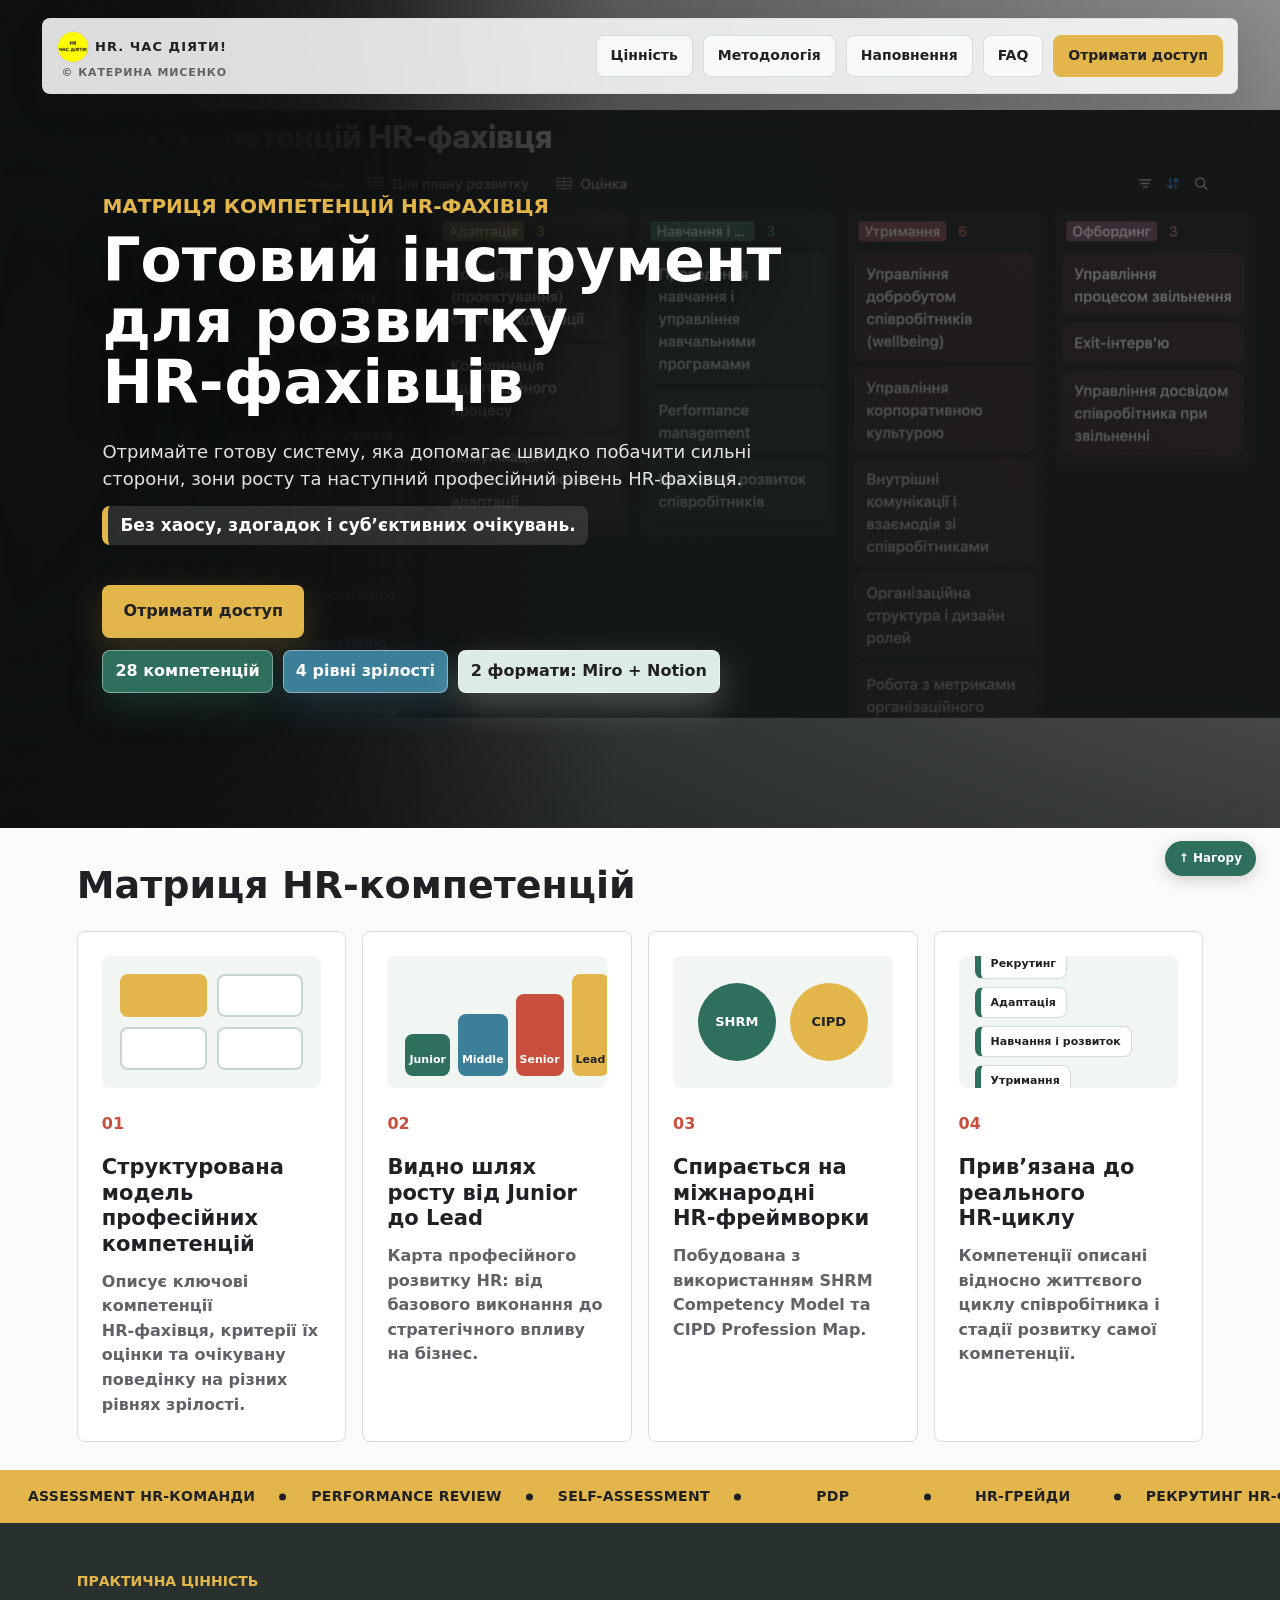
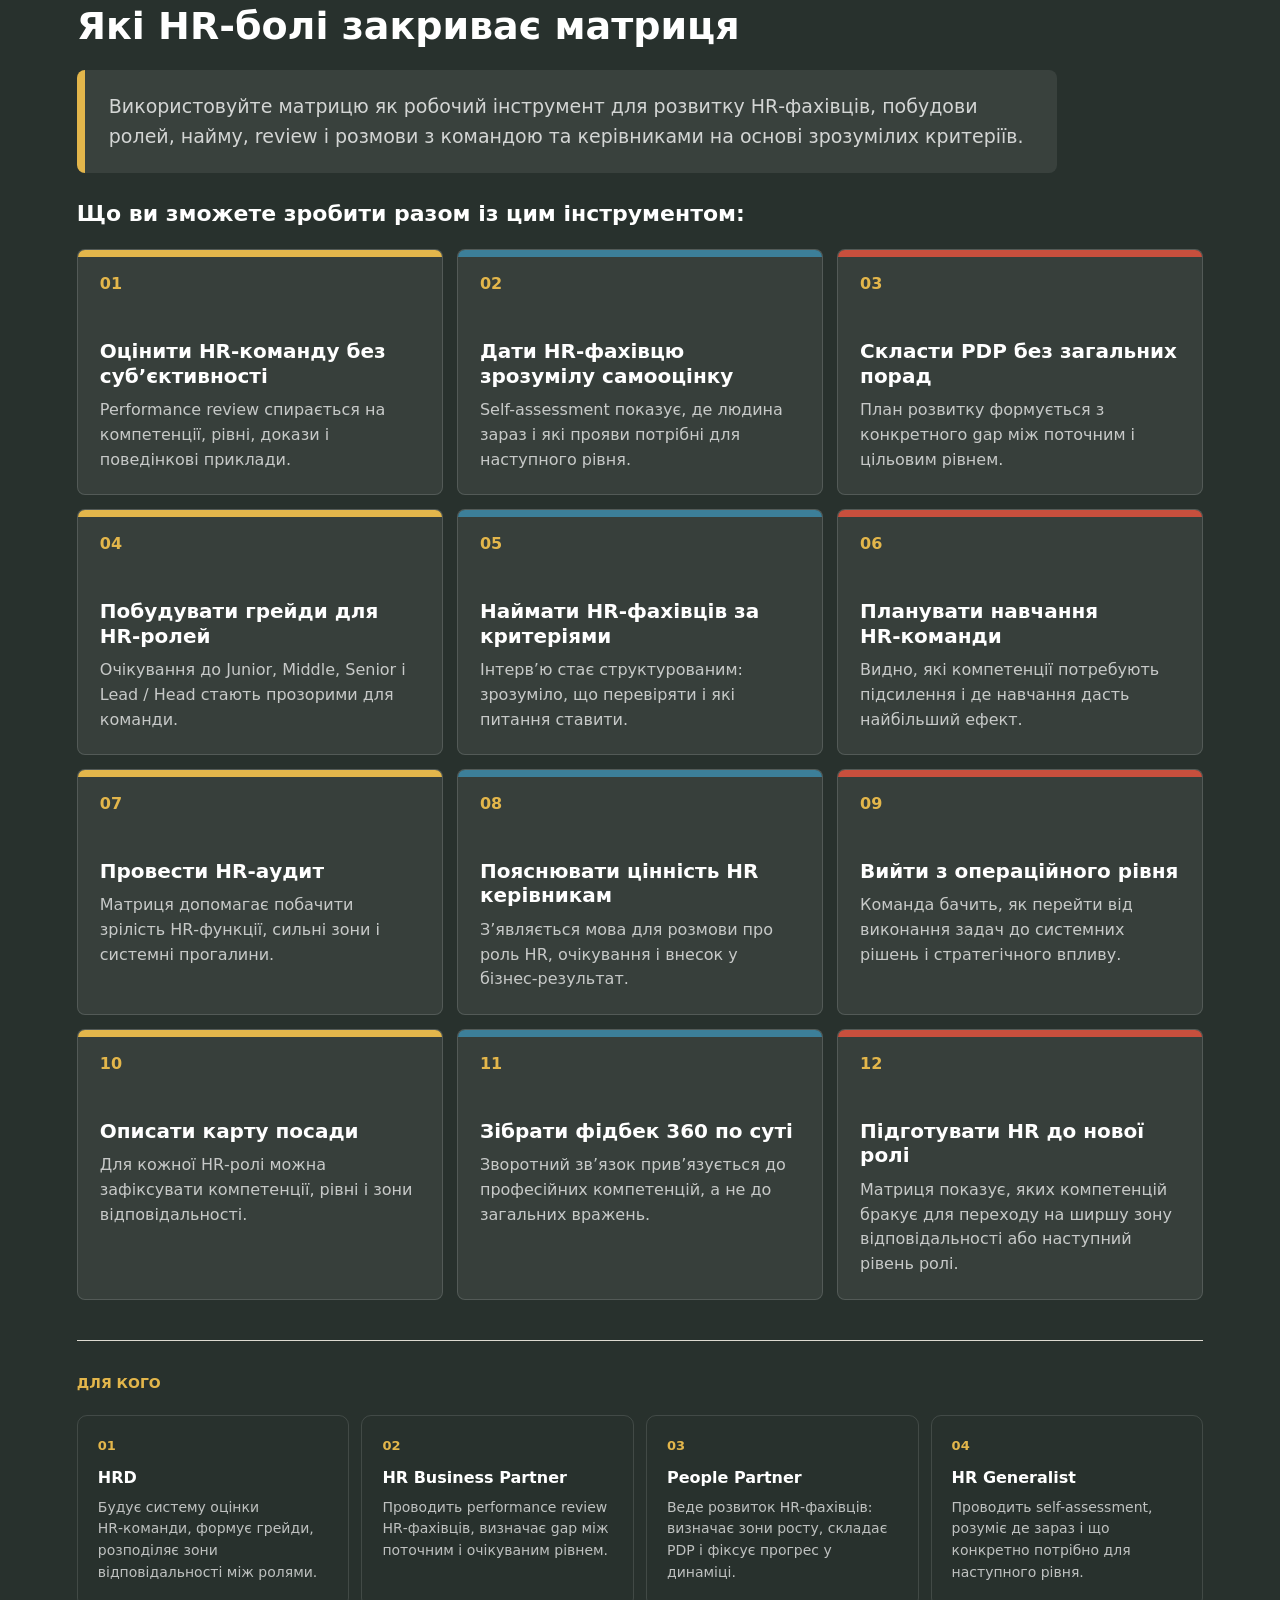
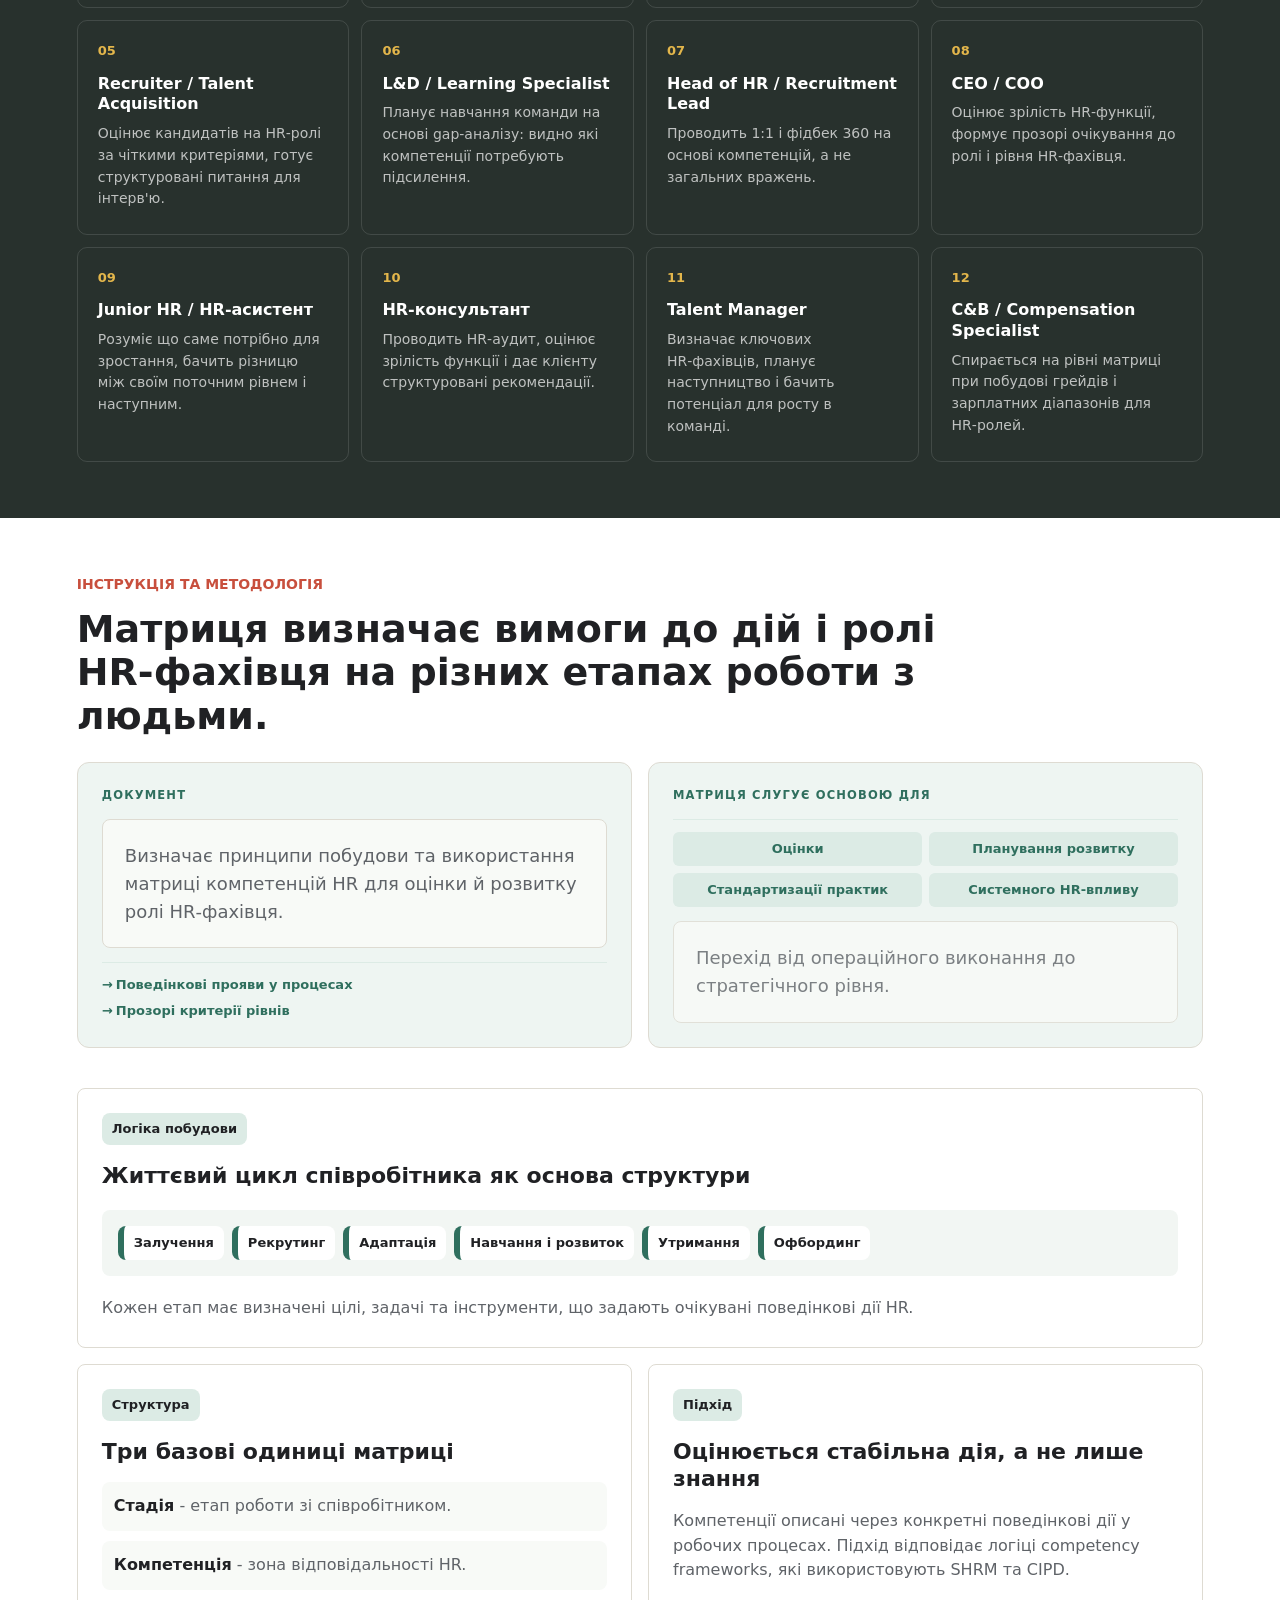
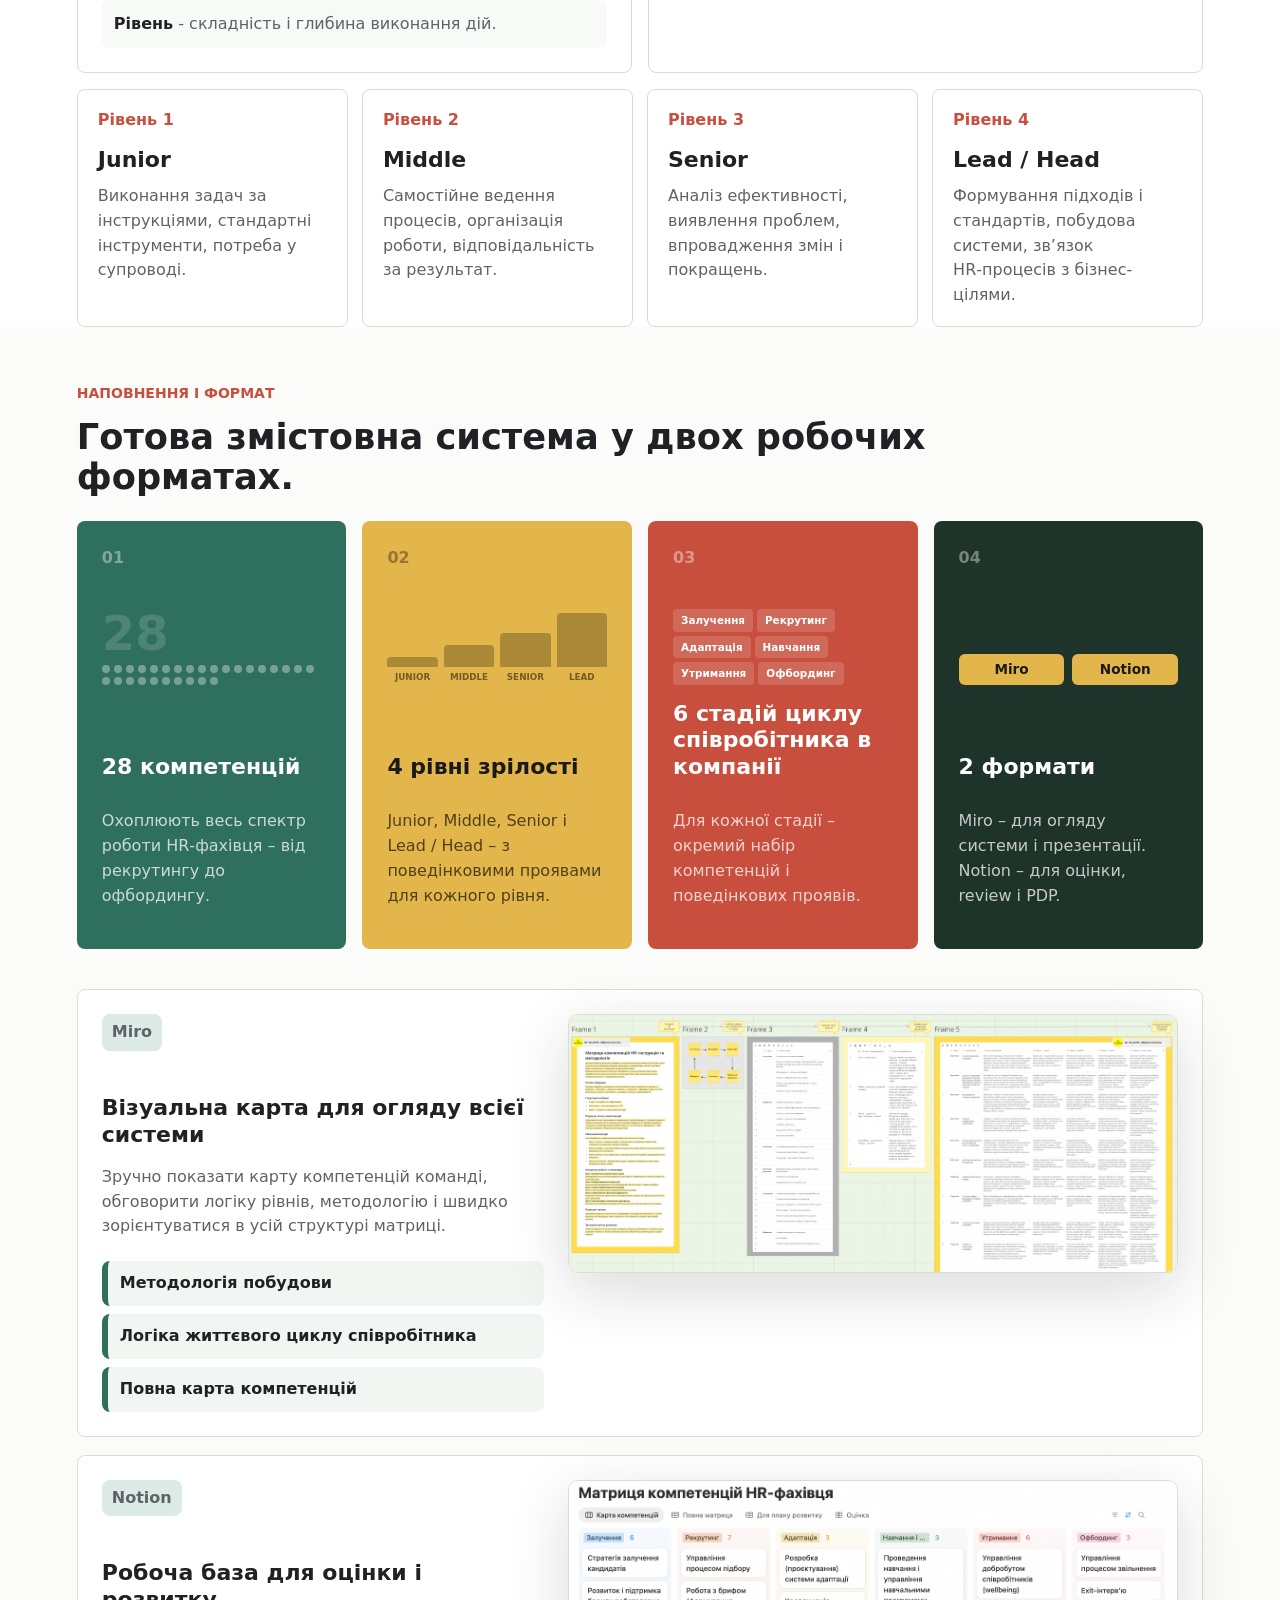
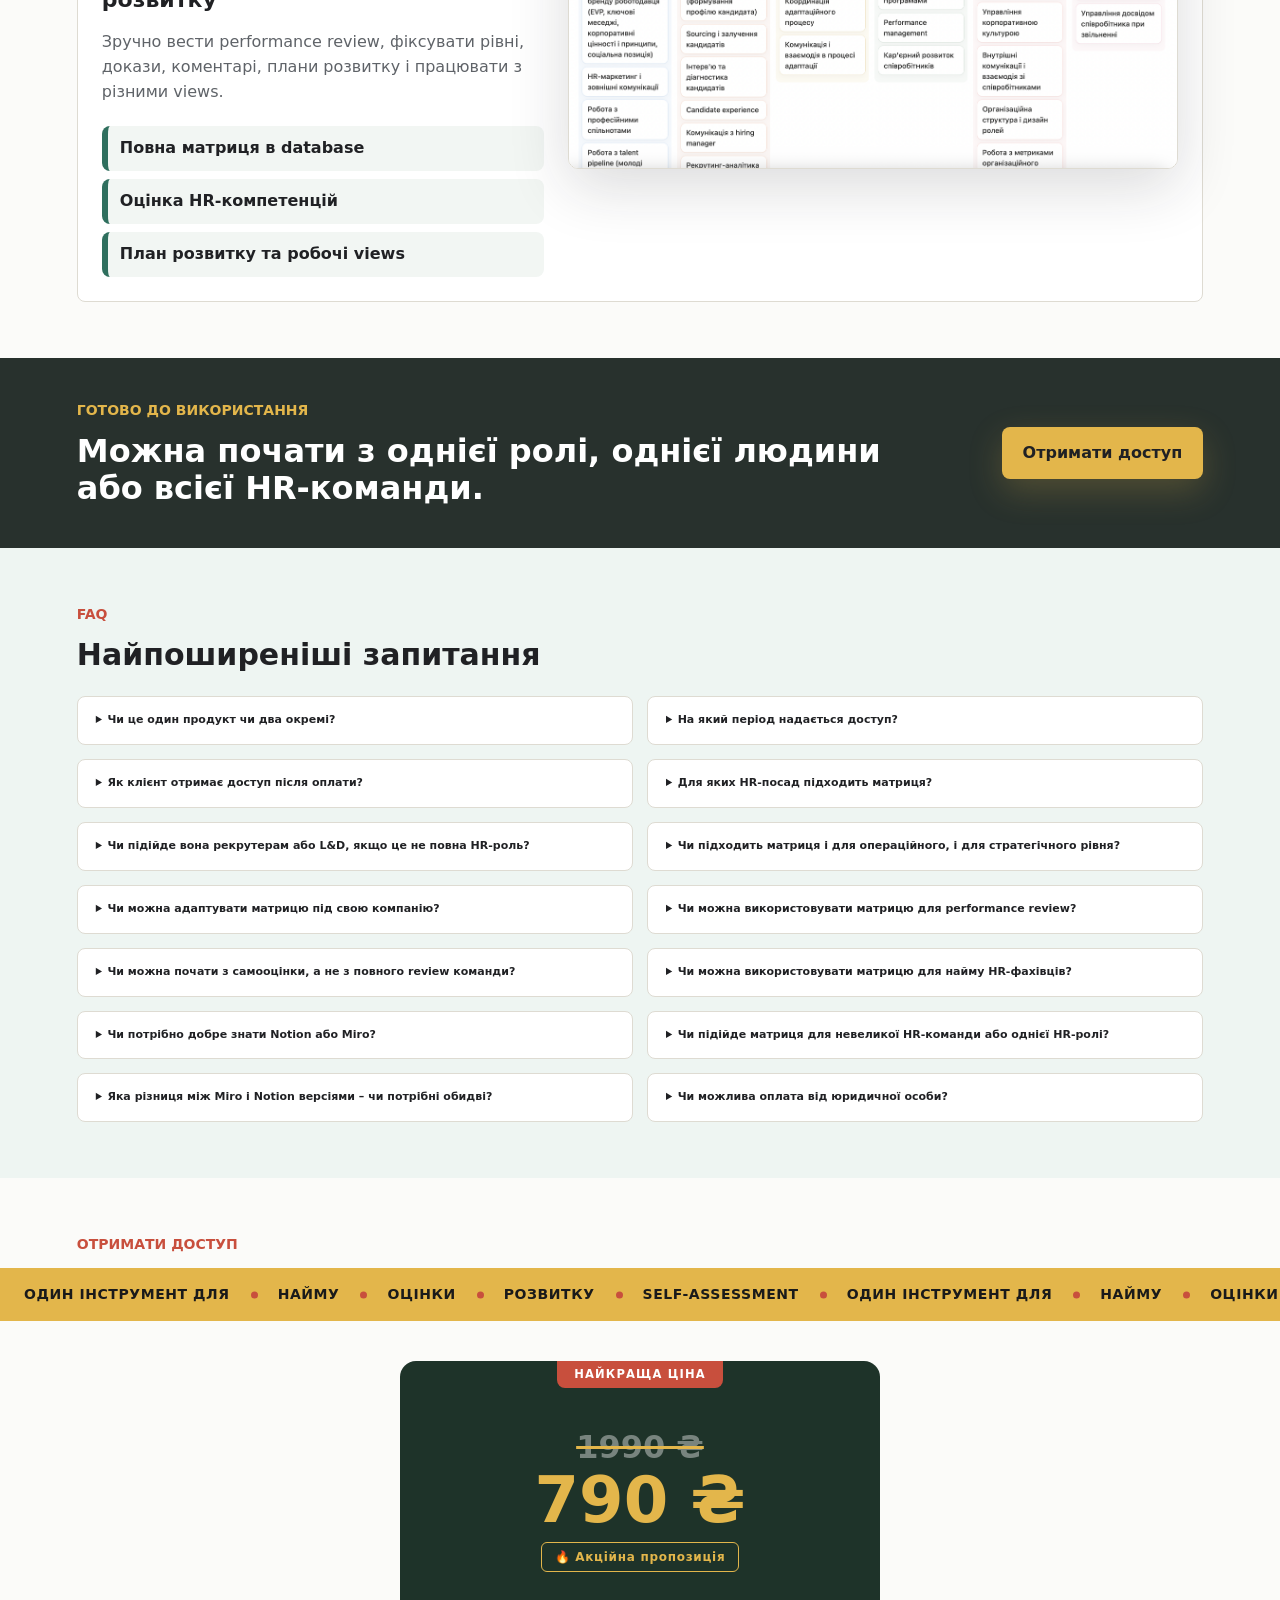
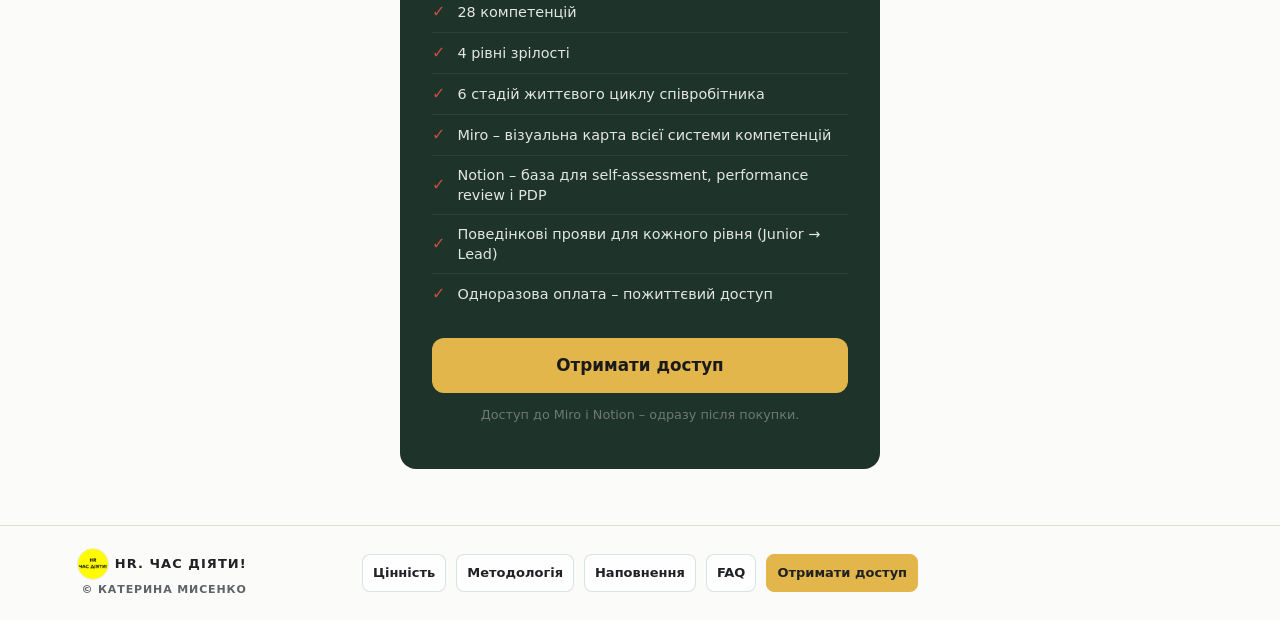
==== commit 5393f6ed: "Rename hr-competency-matrix-landing.html to index.html" ====
--- a/index.html
+++ b/index.html
@@ -408,19 +408,207 @@
       .site-footer--full .nav-links a { color: var(--ink, #1a1a1a); font-size: 13px; font-weight: 600; border-radius: 8px; padding: 5px 10px; }
       .site-footer--full .nav-links a:hover { background: var(--green-soft, #dcebe5); }
 
-      @media (max-width: 640px) {
-        /* Feature cards — одна колонка */
-        .feature-grid { grid-template-columns: 1fr !important; }
-        /* Buy card — менші відступи */
+      @media (max-width: 760px) {
+        /* Хедер — показати всі nav-кнопки, сховати mobile-cta */
+        /* === Хедер === */
+        .site-header { flex-wrap: wrap; gap: 4px; padding: 8px 12px !important; }
+        .mobile-cta { display: none !important; }
+        .site-header .nav-links { display: flex !important; flex-wrap: wrap; gap: 4px; width: 100%; }
+        .site-header .nav-links a { font-size: 10px !important; padding: 3px 7px !important; min-height: 26px !important; }
+        .site-header .nav-cta { display: none !important; }
+        .nav-logo { font-size: 9px !important; }
+        .brand-author { font-size: 8px !important; }
+        .brand-logo-circle { width: 20px !important; height: 20px !important; font-size: 6px !important; }
+        .brand { flex: 1; display: flex !important; }
+        .site-header .brand-stack { flex-direction: row !important; justify-content: space-between !important; align-items: center !important; width: 100% !important; gap: 0 !important; }
+        .site-header .brand-author { position: static !important; transform: none !important; font-size: 9px !important; white-space: nowrap; align-self: center !important; }
+
+        /* === Hero — редизайн === */
+        .hero-image {
+          display: block !important;
+          position: absolute !important;
+          inset: auto !important;
+          bottom: 0 !important;
+          left: 50% !important;
+          right: auto !important;
+          transform: translateX(-50%) !important;
+          width: 90% !important;
+          height: auto !important;
+          object-fit: contain !important;
+          object-position: bottom center !important;
+          opacity: 0.28 !important;
+          animation: none !important;
+          pointer-events: none !important;
+        }
+        .hero {
+          min-height: auto !important;
+          padding-top: 116px !important;
+          padding-bottom: 52px !important;
+          background: linear-gradient(170deg, #0e2b1d 0%, #112f21 55%, #081a0f 100%) !important;
+          color: #fff !important;
+          align-items: flex-start !important;
+          justify-content: flex-start !important;
+        }
+        .hero-overlay { display: none !important; }
+        .hero-content { margin-top: 0 !important; padding-top: 0 !important; width: 100% !important; position: relative; z-index: 2; }
+
+        /* Eyebrow — жовтий тег */
+        .hero .eyebrow {
+          display: inline-block !important;
+          font-size: 0.6rem !important;
+          letter-spacing: 0.15em !important;
+          font-weight: 800 !important;
+          color: var(--yellow, #e3b64b) !important;
+          background: rgba(227,182,75,0.13) !important;
+          border: 1px solid rgba(227,182,75,0.35) !important;
+          border-radius: 20px !important;
+          padding: 5px 13px !important;
+          margin-bottom: 14px !important;
+        }
+
+        /* Заголовок — великий, білий, акцент жовтим */
+        #hero-title {
+          font-size: 2.1rem !important;
+          line-height: 1.1 !important;
+          color: #fff !important;
+          margin-bottom: 0 !important;
+        }
+        .hero-accent {
+          color: var(--yellow, #e3b64b) !important;
+        }
+
+        /* Підзаголовок */
+        .hero-copy {
+          font-size: 0.82rem !important;
+          margin-top: 14px !important;
+          line-height: 1.6 !important;
+          color: rgba(255,255,255,0.70) !important;
+          max-width: 100% !important;
+        }
+
+        /* Акцент-фраза — з лівою смугою */
+        .hero-note {
+          display: block !important;
+          font-size: 0.8rem !important;
+          font-weight: 700 !important;
+          margin-top: 16px !important;
+          padding: 10px 14px !important;
+          border: none !important;
+          border-left: 3px solid var(--yellow, #e3b64b) !important;
+          border-radius: 0 8px 8px 0 !important;
+          background: rgba(227,182,75,0.08) !important;
+          color: rgba(255,255,255,0.92) !important;
+          width: 100% !important;
+          box-sizing: border-box !important;
+        }
+
+        /* CTA */
+        .hero-actions { margin-top: 24px !important; gap: 0 !important; }
+        .hero-actions .button.primary {
+          display: flex !important;
+          width: 100% !important;
+          font-size: 0.95rem !important;
+          font-weight: 800 !important;
+          min-height: 50px !important;
+          border-radius: 12px !important;
+          background: var(--yellow, #e3b64b) !important;
+          color: #1a1a1a !important;
+          box-shadow: 0 8px 28px rgba(227,182,75,0.35) !important;
+          letter-spacing: 0.01em !important;
+        }
+
+        /* Бейджи-статистика */
+        .hero-points {
+          gap: 8px !important;
+          margin-top: 20px !important;
+          flex-wrap: wrap !important;
+        }
+        .hero-points span {
+          font-size: 0.68rem !important;
+          font-weight: 700 !important;
+          padding: 6px 12px !important;
+          border-radius: 8px !important;
+          border: 1px solid rgba(255,255,255,0.18) !important;
+          letter-spacing: 0.01em !important;
+        }
+        .hero-points span:nth-child(1) {
+          background: var(--green, #2f6f5e) !important;
+          color: #fff !important;
+          border-color: transparent !important;
+        }
+        .hero-points span:nth-child(2) {
+          background: var(--coral, #e85d3a) !important;
+          color: #fff !important;
+          border-color: transparent !important;
+          box-shadow: none !important;
+        }
+        .hero-points span:nth-child(3) {
+          background: rgba(255,255,255,0.08) !important;
+          color: rgba(255,255,255,0.85) !important;
+          box-shadow: none !important;
+        }
+
+        /* Feature cards — 2 колонки, менший шрифт */
+        .feature-grid { grid-template-columns: repeat(2, 1fr) !important; gap: 10px !important; }
+        .feature-card { padding: 14px !important; min-height: 160px !important; }
+        .feature-card h3 { font-size: 0.82rem !important; margin-bottom: 5px !important; }
+        .feature-card p { font-size: 0.7rem !important; line-height: 1.35 !important; }
+        .feature-number { font-size: 0.6rem !important; }
+        .fc-infographic { height: 56px !important; margin: 0.35rem 0 0.4rem !important; }
+        .fc-big-num { font-size: 1.6rem !important; }
+        .fc-bars { height: 40px !important; }
+        .fc-cycle { gap: 3px !important; }
+        .fc-cycle span { font-size: 0.58rem !important; padding: 2px 5px !important; border-radius: 4px !important; }
+        .fc-formats { gap: 4px !important; }
+        .fc-format-tag { font-size: 0.7rem !important; padding: 4px 8px !important; }
+
+        /* Всі сітки — 2 колонки */
+        .use-grid, .steps, .delivery-grid, .audience-cards, .definition-grid, .use-list, .levels-strip { grid-template-columns: repeat(2, 1fr) !important; gap: 8px !important; }
+        .levels-strip article { min-height: auto !important; padding: 12px !important; }
+        .methodology-intro { grid-template-columns: 1fr !important; gap: 8px !important; }
+        .intro-card { padding: 14px !important; }
+        .intro-card-lead { font-size: 0.75rem !important; padding: 0.5rem 0.75rem !important; }
+        .intro-card-points span, .intro-card-grid span { font-size: 0.72rem !important; }
+        /* Шрифти в усіх картках */
+        .use-grid article, .steps li, .delivery-card, .use-list article, .intro-card, .audience-cards article { padding: 10px !important; }
+        h3 { font-size: 0.82rem !important; line-height: 1.3 !important; word-break: break-word !important; }
+        h2 { font-size: 1.15rem !important; line-height: 1.25 !important; }
+        .section-heading h2 { font-size: 1.1rem !important; }
+        p, li { font-size: 0.72rem !important; line-height: 1.4 !important; }
+        .eyebrow { font-size: 0.6rem !important; }
+        /* Картинки — зменшувати пропорційно */
+        img { max-width: 100% !important; height: auto !important; object-fit: contain !important; display: block !important; }
+        .intro-card img, .intro-card svg, .method-card img { max-height: 80px !important; width: auto !important; margin: 0 auto 8px !important; }
+        .product-shot img, .format-image img, .preview-layout img { max-height: 160px !important; width: 100% !important; object-fit: contain !important; }
+        figure { overflow: hidden !important; }
+        figcaption { font-size: 0.62rem !important; }
+        /* Buy card */
         .buy-center-wrap { max-width: 100%; }
-        .buy-card { padding: 0 1.25rem 1.5rem; }
-        .buy-price { font-size: 3rem; }
-        /* Футер — вертикально */
-        .site-footer--full { grid-template-columns: 1fr !important; justify-items: center; gap: 12px; }
-        .site-footer--full .nav-links { flex-wrap: wrap; justify-content: center; }
+        .buy-card { padding: 0 1rem 1.25rem; }
+        .buy-price { font-size: 3.5rem !important; }
+        .buy-price-old { font-size: 1.5rem !important; }
+        .buy-value-list li { font-size: 0.82rem !important; }
+
+        /* Футер — вертикально по центру, показати nav-кнопки */
+        .site-footer--full { grid-template-columns: 1fr !important; justify-items: center; gap: 10px; text-align: center; }
+        .site-footer--full .nav-links { display: flex !important; flex-wrap: wrap; justify-content: center; }
+        .site-footer--full .brand { justify-content: center; }
         .footer-up-btn { bottom: 16px; right: 16px; }
-        /* Схема формул */
-        .schema-formula { gap: 0.25rem; }
+        /* Зменшити відступи секцій */
+        .section { padding: 32px 16px !important; }
+        .section-heading { margin-bottom: 1rem !important; }
+        h2 + p, .section-heading + * { margin-top: 0.5rem !important; }
+        /* Card 03: кружечки SHRM/CIPD ближче */
+        .framework-visual { gap: 12px !important; }
+        .framework-visual span { width: 58px !important; height: 58px !important; min-width: 58px !important; min-height: 58px !important; max-width: 58px !important; max-height: 58px !important; flex-shrink: 0 !important; font-size: 10px !important; }
+        .framework-visual strong { display: none !important; }
+        /* Card 02: сховати підписи — тільки кольорові бари */
+        .fc-bars { gap: 4px !important; height: 44px !important; }
+        .fc-bar-wrap span { display: none !important; }
+        .fc-bar-wrap { justify-content: flex-end !important; }
+        /* Card 04: всі стадії циклу вміщуються */
+        .lifecycle-visual { gap: 4px !important; padding: 8px !important; }
+        .lifecycle-visual span { font-size: 8px !important; padding: 3px 6px !important; min-height: 20px !important; border-left-width: 3px !important; }
       }
       .brand-logo-circle {
         width: 32px; height: 32px; border-radius: 50%;
@@ -522,7 +710,7 @@
         <div class="hero-overlay"></div>
         <div class="hero-content">
           <p class="eyebrow">Матриця компетенцій HR‑фахівця</p>
-          <h1 id="hero-title">Готовий інструмент для розвитку HR‑фахівців</h1>
+          <h1 id="hero-title">Готовий інструмент для розвитку <span class="hero-accent">HR‑фахівців</span></h1>
           <p class="hero-copy">
             Отримайте готову систему, яка допомагає швидко побачити сильні сторони, зони росту та наступний професійний рівень HR‑фахівця.
           </p>
@@ -568,7 +756,6 @@
           <article class="definition-card">
             <div class="card-visual framework-visual" aria-hidden="true">
               <span>SHRM</span>
-              <strong></strong>
               <span>CIPD</span>
             </div>
             <span class="pin">03</span>
